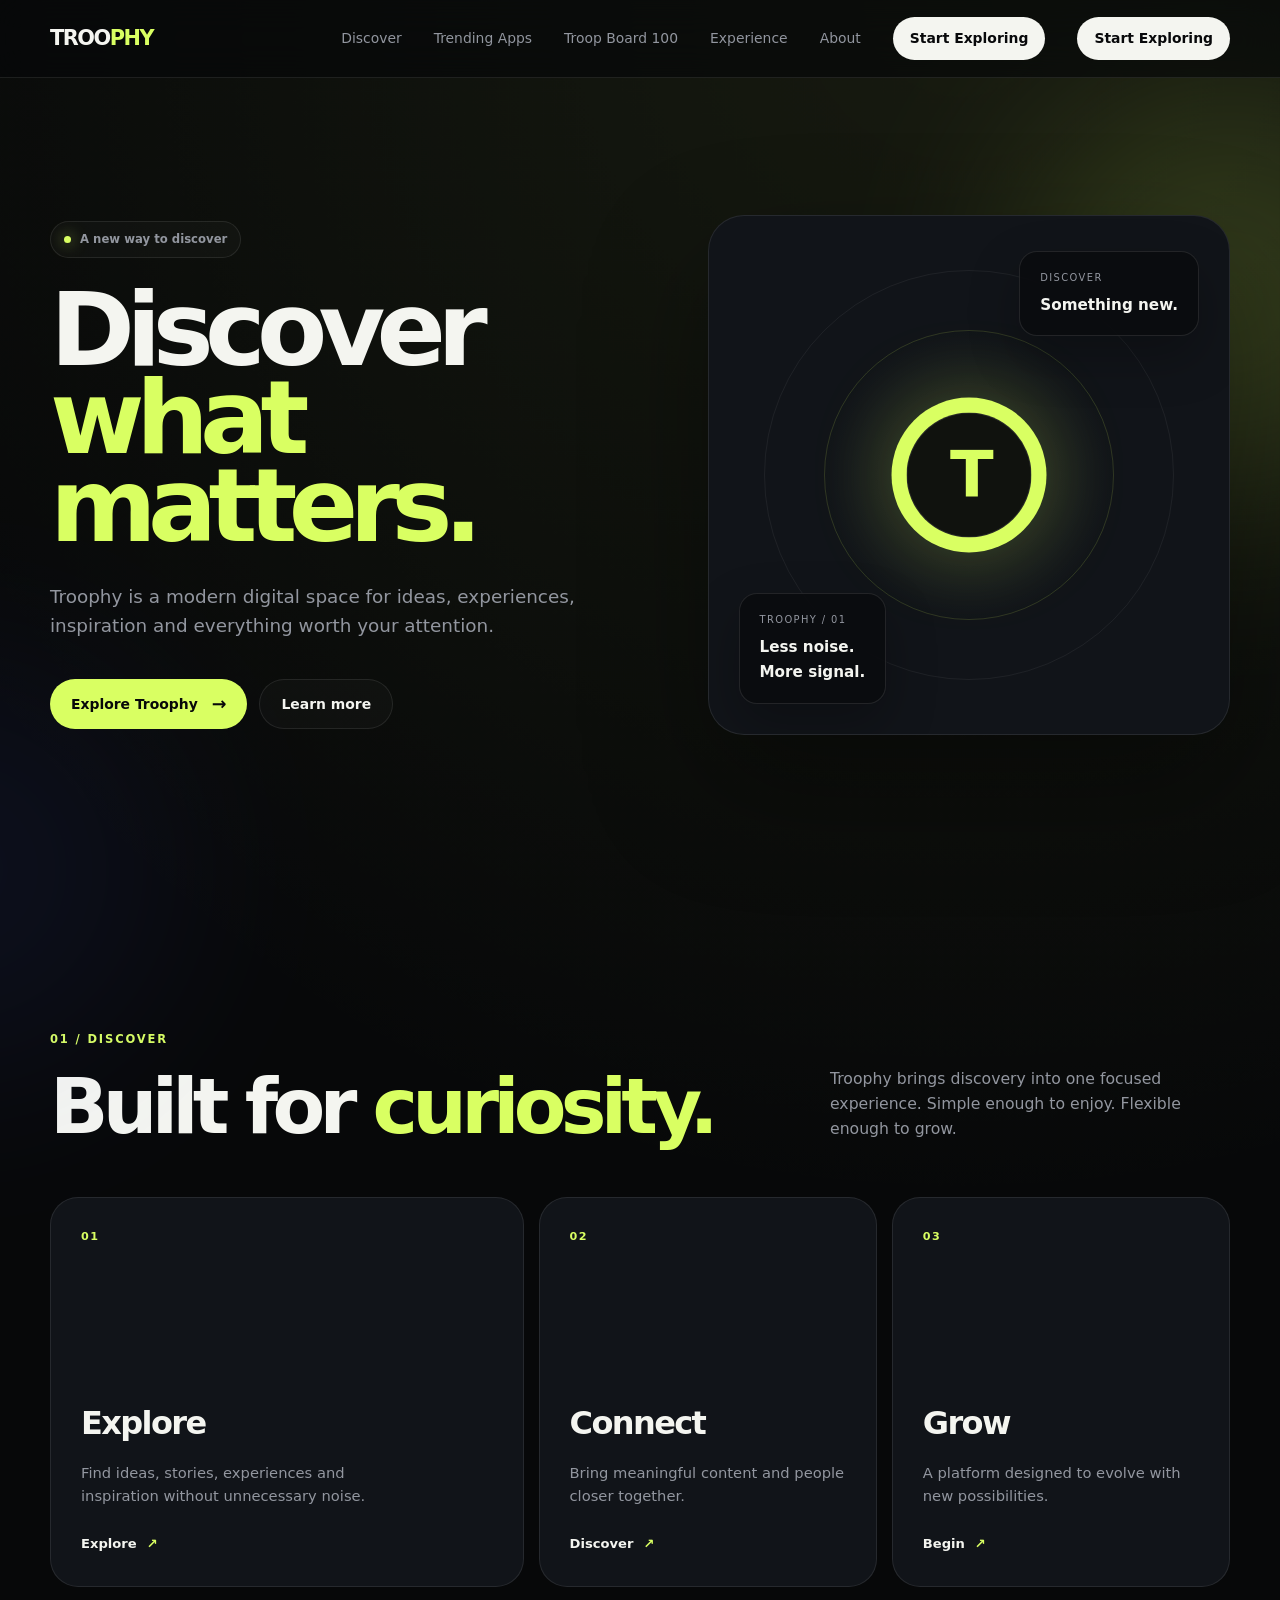
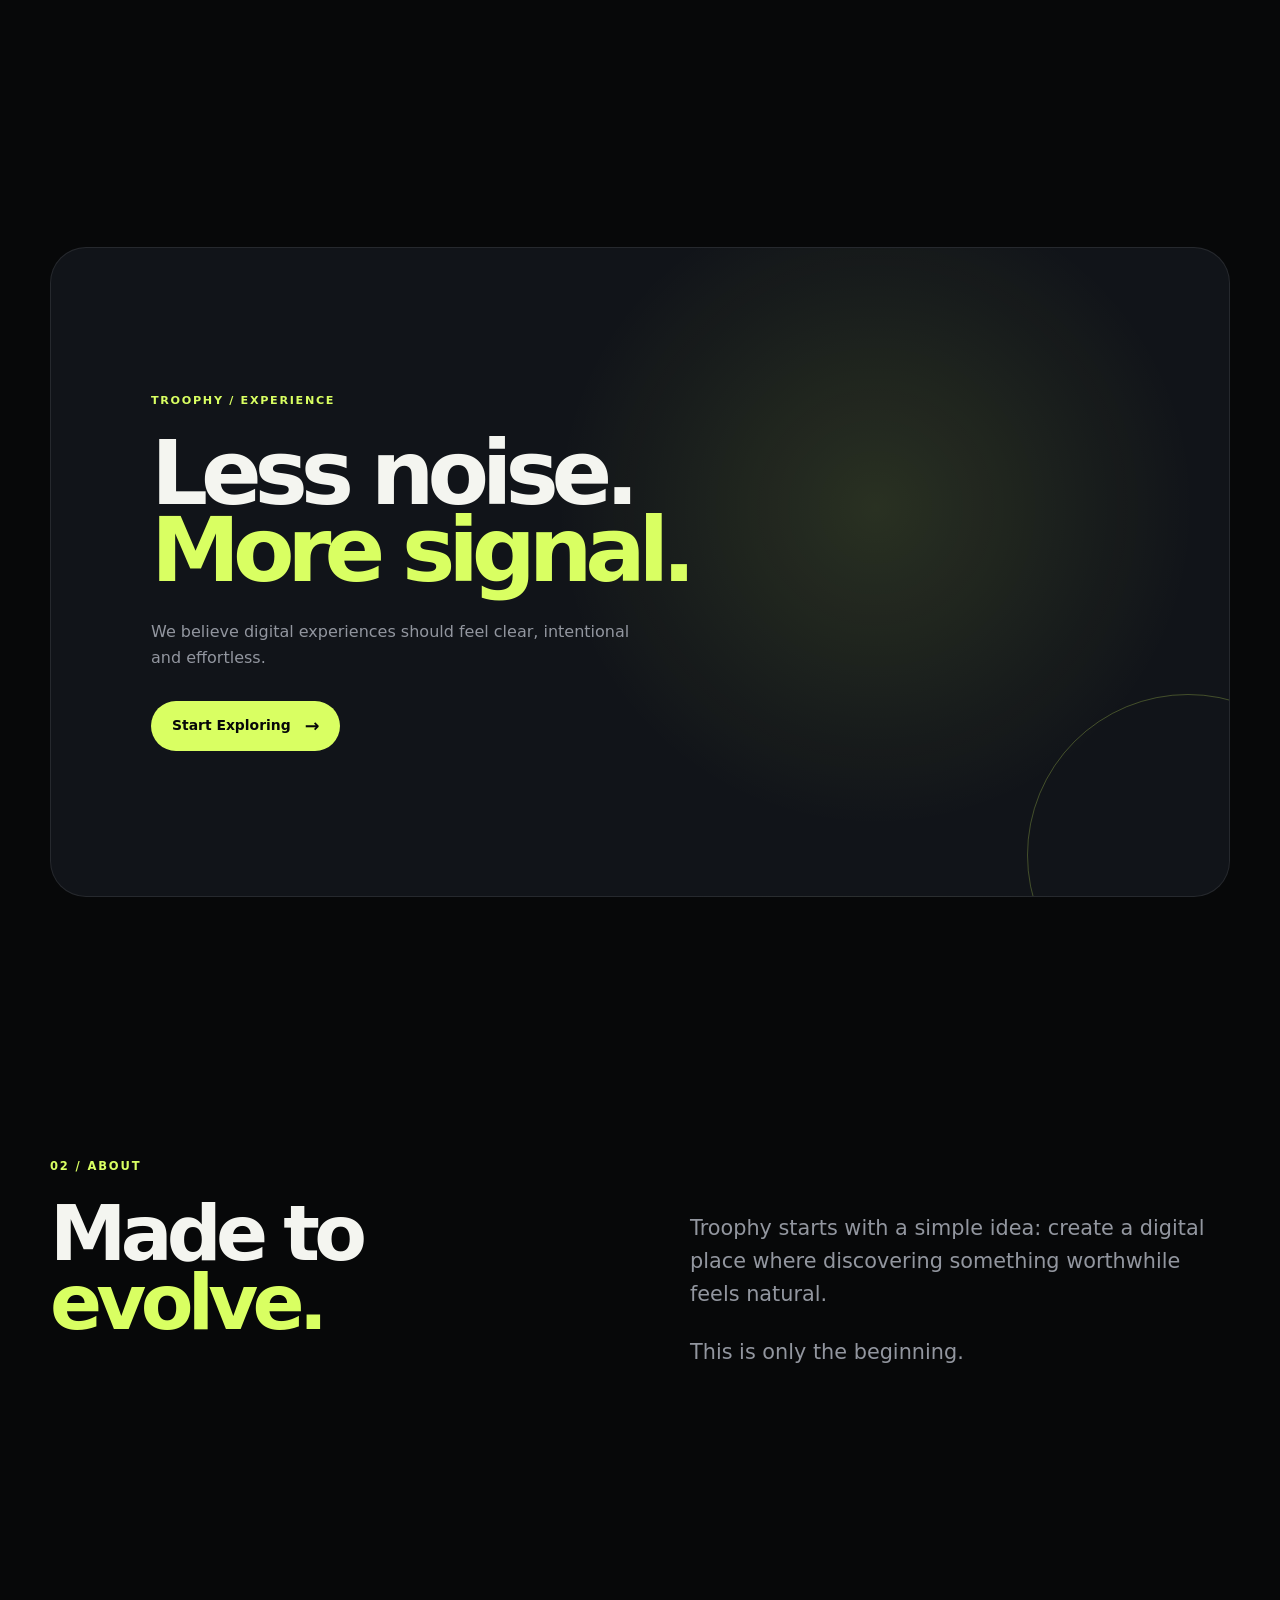
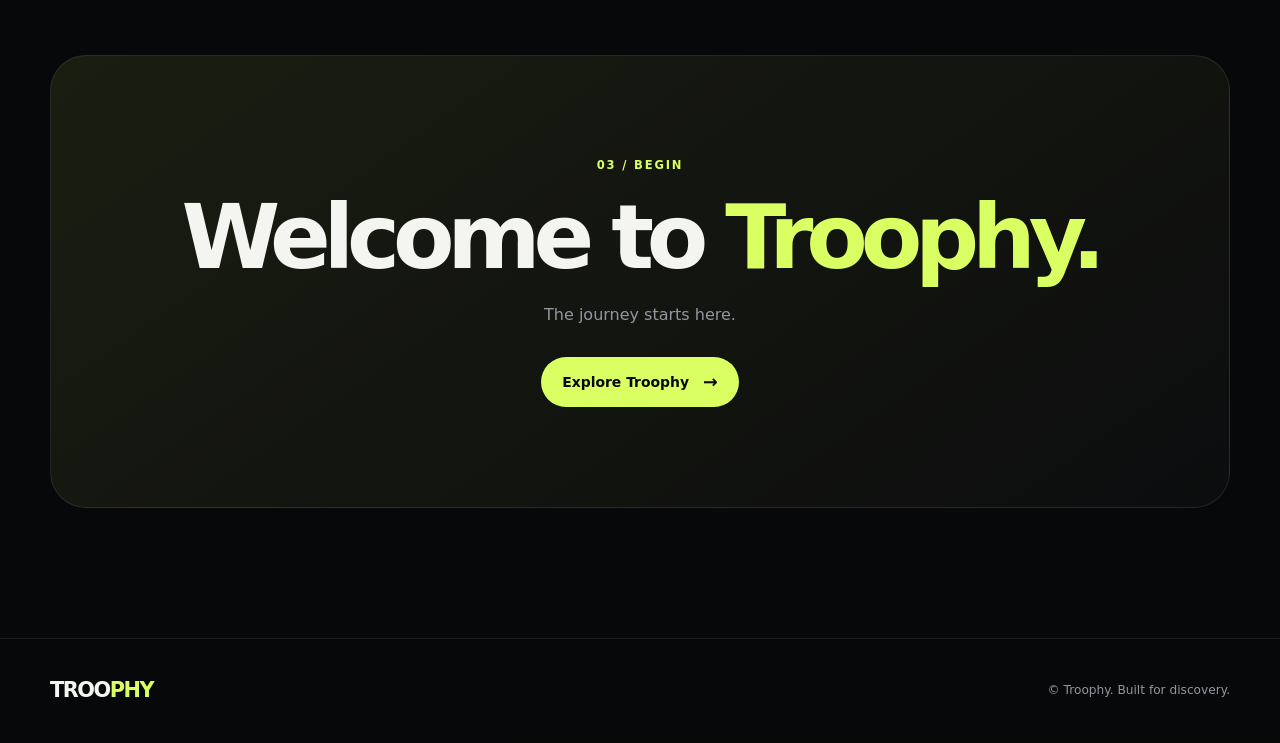
==== index.html @ 2e692201 "Launch Troophy discovery platform" ====
<!DOCTYPE html>
<html lang="en">
<head>
  <meta charset="UTF-8">
  <meta name="viewport" content="width=device-width, initial-scale=1.0">

  <title>Troophy — Discover What Matters</title>

  <meta
    name="description"
    content="Troophy is a modern digital space for discovering ideas, experiences and things worth your attention."
  >

  <meta name="theme-color" content="#08090b">

  <link rel="stylesheet" href="assets/css/style.css">
</head>

<body>

  <!-- NAVIGATION -->
  <header class="site-header">
    <div class="container nav">

      <a href="#" class="brand">
        TROO<span>PHY</span>
      </a>

      <nav class="nav-menu" id="navMenu">
        <a href="#discover">Discover</a>
<a href="apps/">Trending Apps</a>
  <a href="music/">Troop Board 100</a>

        <a href="#experience">Experience</a>
        <a href="#about">About</a>
        <a href="#start" class="nav-button">Start Exploring</a>
<a href="#start" class="nav-button">Start Exploring</a>
      
</nav>

      <button
        class="menu-toggle"
        id="menuToggle"
        aria-label="Toggle navigation"
      >
        <span></span>
        <span></span>
      </button>

    </div>
  </header>


  <main>

    <!-- HERO -->
    <section class="hero">

      <div class="hero-glow glow-one"></div>
      <div class="hero-glow glow-two"></div>

      <div class="container hero-grid">

        <div class="hero-content">

          <div class="eyebrow">
            <span class="status-dot"></span>
            A new way to discover
          </div>

          <h1>
            Discover
            <span>what matters.</span>
          </h1>

          <p class="hero-description">
            Troophy is a modern digital space for ideas, experiences,
            inspiration and everything worth your attention.
          </p>

          <div class="hero-actions">
            <a href="#discover" class="button button-primary">
              Explore Troophy
              <span>→</span>
            </a>

            <a href="#about" class="button button-ghost">
              Learn more
            </a>
          </div>

        </div>


        <!-- HERO VISUAL -->
        <div class="hero-visual">

          <div class="visual-orbit orbit-one"></div>
          <div class="visual-orbit orbit-two"></div>

          <div class="visual-core">
            <div class="core-inner">
              <span>T</span>
            </div>
          </div>

          <div class="floating-card card-top">
            <small>DISCOVER</small>
            <strong>Something new.</strong>
          </div>

          <div class="floating-card card-bottom">
            <small>TROOPHY / 01</small>
            <strong>Less noise.<br>More signal.</strong>
          </div>

        </div>

      </div>

    </section>


    <!-- DISCOVER -->
    <section class="section" id="discover">

      <div class="container">

        <div class="section-heading">

          <div>
            <span class="section-label">01 / DISCOVER</span>

            <h2>
              Built for
              <span>curiosity.</span>
            </h2>
          </div>

          <p>
            Troophy brings discovery into one focused experience.
            Simple enough to enjoy. Flexible enough to grow.
          </p>

        </div>


        <div class="feature-grid">

          <article class="feature-card feature-large">

            <div class="feature-number">01</div>

            <div class="feature-content">
              <h3>Explore</h3>

              <p>
                Find ideas, stories, experiences and inspiration
                without unnecessary noise.
              </p>

              <a href="apps/" class="feature-link">
                Explore <span>↗</span>
              </a>
            </div>

          </article>


          <article class="feature-card">

            <div class="feature-number">02</div>

            <div class="feature-content">
              <h3>Connect</h3>

              <p>
                Bring meaningful content and people closer together.
              </p>

              <a href="music/" class="feature-link">
                Discover <span>↗</span>
              </a>
            </div>

          </article>


          <article class="feature-card">

            <div class="feature-number">03</div>

            <div class="feature-content">
              <h3>Grow</h3>

              <p>
                A platform designed to evolve with new possibilities.
              </p>

              <a href="#start" class="feature-link">
                Begin <span>↗</span>
              </a>
            </div>

          </article>

        </div>

      </div>

    </section>


    <!-- EXPERIENCE -->
    <section class="section experience" id="experience">

      <div class="container">

        <div class="experience-box">

          <div class="experience-label">
            TROOPHY / EXPERIENCE
          </div>

          <h2>
            Less noise.
            <br>
            <span>More signal.</span>
          </h2>

          <p>
            We believe digital experiences should feel clear,
            intentional and effortless.
          </p>

          <a href="#start" class="button button-primary">
            Start Exploring
            <span>→</span>
          </a>

        </div>

      </div>

    </section>


    <!-- ABOUT -->
    <section class="section about" id="about">

      <div class="container about-grid">

        <div>
          <span class="section-label">02 / ABOUT</span>

          <h2>
            Made to
            <span>evolve.</span>
          </h2>
        </div>

        <div class="about-copy">

          <p>
            Troophy starts with a simple idea:
            create a digital place where discovering something
            worthwhile feels natural.
          </p>

          <p>
            This is only the beginning.
          </p>

        </div>

      </div>

    </section>


    <!-- CTA -->
    <section class="section start" id="start">

      <div class="container">

        <div class="start-box">

          <span class="section-label">03 / BEGIN</span>

          <h2>
            Welcome to
            <span>Troophy.</span>
          </h2>

          <p>
            The journey starts here.
          </p>

          <a href="#discover" class="button button-primary">
            Explore Troophy
            <span>→</span>
          </a>

        </div>

      </div>

    </section>

  </main>


  <!-- FOOTER -->
  <footer>

    <div class="container footer-inner">

      <a href="#" class="brand">
        TROO<span>PHY</span>
      </a>

      <p>
        © <span id="year"></span> Troophy. Built for discovery.
      </p>

    </div>

  </footer>


  <script src="assets/js/app.js"></script>

</body>
</html>
---- assets/css/style.css ----
:root {
  --bg: #070809;
  --bg-soft: #0d0f12;
  --surface: #111419;
  --surface-hover: #171a20;

  --text: #f4f5f0;
  --muted: #92969f;

  --accent: #d9ff62;
  --accent-soft: rgba(217, 255, 98, .12);

  --line: rgba(255,255,255,.09);

  --container: 1180px;
  --radius: 28px;

  --ease: cubic-bezier(.2,.8,.2,1);
}

* {
  margin: 0;
  padding: 0;
  box-sizing: border-box;
}

html {
  scroll-behavior: smooth;
}

body {
  background:
    radial-gradient(
      circle at 75% 0%,
      rgba(217,255,98,.075),
      transparent 30%
    ),
    var(--bg);

  color: var(--text);

  font-family:
    Inter,
    ui-sans-serif,
    system-ui,
    -apple-system,
    BlinkMacSystemFont,
    "Segoe UI",
    sans-serif;

  line-height: 1.6;

  overflow-x: hidden;
}

body::selection {
  background: var(--accent);
  color: #050505;
}

a {
  color: inherit;
  text-decoration: none;
}

button {
  font: inherit;
}


/* =========================
   GLOBAL
========================= */

.container {
  width: min(
    var(--container),
    calc(100% - 48px)
  );

  margin-inline: auto;
}

.section {
  padding: 130px 0;
}

.section-label {
  display: block;

  margin-bottom: 24px;

  color: var(--accent);

  font-size: .72rem;
  font-weight: 800;

  letter-spacing: .16em;
}


/* =========================
   HEADER
========================= */

.site-header {
  position: fixed;

  inset: 0 0 auto;

  z-index: 1000;

  height: 78px;

  background:
    rgba(7,8,9,.68);

  border-bottom:
    1px solid var(--line);

  backdrop-filter:
    blur(18px);
}

.nav {
  height: 100%;

  display: flex;

  align-items: center;

  justify-content: space-between;
}

.brand {
  font-size: 1.3rem;

  font-weight: 900;

  letter-spacing: -.07em;
}

.brand span {
  color: var(--accent);
}

.nav-menu {
  display: flex;

  align-items: center;

  gap: 32px;
}

.nav-menu a {
  color: var(--muted);

  font-size: .87rem;

  transition:
    color .25s var(--ease),
    transform .25s var(--ease);
}

.nav-menu a:hover {
  color: var(--text);

  transform: translateY(-1px);
}

.nav-button {
  padding: 10px 17px;

  border-radius: 999px;

  background: var(--text);

  color: #08090b !important;

  font-weight: 800;
}

.menu-toggle {
  display: none;

  width: 42px;
  height: 42px;

  border: 1px solid var(--line);

  border-radius: 50%;

  background: var(--surface);

  cursor: pointer;

  position: relative;
}

.menu-toggle span {
  position: absolute;

  left: 12px;

  width: 17px;
  height: 1px;

  background: var(--text);

  transition: .3s;
}

.menu-toggle span:first-child {
  top: 16px;
}

.menu-toggle span:last-child {
  top: 23px;
}


/* =========================
   HERO
========================= */

.hero {
  min-height: 100vh;

  padding:
    150px 0
    100px;

  display: flex;

  align-items: center;

  position: relative;

  isolation: isolate;
}

.hero-grid {
  display: grid;

  grid-template-columns:
    minmax(0, 1.05fr)
    minmax(380px, .95fr);

  gap: 80px;

  align-items: center;
}

.hero-glow {
  position: absolute;

  width: 420px;
  height: 420px;

  border-radius: 50%;

  filter: blur(100px);

  pointer-events: none;

  opacity: .16;

  z-index: -1;
}

.glow-one {
  background: var(--accent);

  right: -160px;
  top: 90px;
}

.glow-two {
  background: #5367ff;

  left: -250px;
  bottom: -180px;

  opacity: .08;
}

.eyebrow {
  display: inline-flex;

  align-items: center;

  gap: 9px;

  padding: 8px 13px;

  border: 1px solid var(--line);

  border-radius: 999px;

  background:
    rgba(255,255,255,.025);

  color: var(--muted);

  font-size: .73rem;

  font-weight: 650;

  margin-bottom: 28px;
}

.status-dot {
  width: 7px;
  height: 7px;

  border-radius: 50%;

  background: var(--accent);

  box-shadow:
    0 0 15px
    rgba(217,255,98,.8);
}

.hero h1 {
  max-width: 850px;

  font-size:
    clamp(4rem, 8vw, 7.8rem);

  line-height: .86;

  letter-spacing: -.085em;

  font-weight: 850;
}

.hero h1 span {
  display: block;

  color: var(--accent);
}

.hero-description {
  max-width: 570px;

  margin-top: 32px;

  color: var(--muted);

  font-size:
    clamp(1rem, 1.5vw, 1.15rem);
}

.hero-actions {
  display: flex;

  flex-wrap: wrap;

  gap: 12px;

  margin-top: 38px;
}


/* =========================
   BUTTONS
========================= */

.button {
  display: inline-flex;

  align-items: center;

  justify-content: center;

  gap: 14px;

  min-height: 50px;

  padding: 0 21px;

  border-radius: 999px;

  font-size: .87rem;

  font-weight: 800;

  transition:
    transform .25s var(--ease),
    background .25s var(--ease),
    border-color .25s var(--ease);
}

.button:hover {
  transform: translateY(-3px);
}

.button span {
  font-size: 1.1rem;
}

.button-primary {
  background: var(--accent);

  color: #070809;
}

.button-primary:hover {
  background: #e4ff86;
}

.button-ghost {
  border: 1px solid var(--line);

  background:
    rgba(255,255,255,.025);

  color: var(--text);
}

.button-ghost:hover {
  background: var(--surface-hover);
}


/* =========================
   HERO VISUAL
========================= */

.hero-visual {
  min-height: 520px;

  position: relative;

  border:
    1px solid var(--line);

  border-radius: 36px;

  overflow: hidden;

  background:
    radial-gradient(
      circle at center,
      rgba(217,255,98,.07),
      transparent 40%
    ),
    var(--surface);

  box-shadow:
    0 50px 120px
    rgba(0,0,0,.35);
}

.visual-orbit {
  position: absolute;

  left: 50%;
  top: 50%;

  transform:
    translate(-50%, -50%);

  border:
    1px solid
    rgba(217,255,98,.15);

  border-radius: 50%;
}

.orbit-one {
  width: 290px;
  height: 290px;

  animation:
    orbit 14s linear infinite;
}

.orbit-two {
  width: 410px;
  height: 410px;

  border-color:
    rgba(255,255,255,.06);

  animation:
    orbitReverse 20s linear infinite;
}

@keyframes orbit {
  to {
    transform:
      translate(-50%, -50%)
      rotate(360deg);
  }
}

@keyframes orbitReverse {
  to {
    transform:
      translate(-50%, -50%)
      rotate(-360deg);
  }
}

.visual-core {
  position: absolute;

  left: 50%;
  top: 50%;

  transform:
    translate(-50%, -50%);

  width: 155px;
  height: 155px;

  border-radius: 50%;

  display: grid;

  place-items: center;

  background:
    var(--accent);

  box-shadow:
    0 0 80px
    rgba(217,255,98,.25);
}

.core-inner {
  width: 125px;
  height: 125px;

  border-radius: 50%;

  display: grid;

  place-items: center;

  background: #10120e;

  border:
    1px solid
    rgba(255,255,255,.1);
}

.core-inner span {
  font-size: 4rem;

  font-weight: 900;

  letter-spacing: -.1em;

  color: var(--accent);
}

.floating-card {
  position: absolute;

  padding: 18px 20px;

  border:
    1px solid
    rgba(255,255,255,.1);

  border-radius: 18px;

  background:
    rgba(10,11,13,.78);

  backdrop-filter: blur(15px);

  box-shadow:
    0 20px 50px
    rgba(0,0,0,.25);
}

.floating-card small {
  display: block;

  color: var(--muted);

  font-size: .62rem;

  letter-spacing: .14em;

  margin-bottom: 6px;
}

.floating-card strong {
  font-size: .95rem;

  line-height: 1.2;
}

.card-top {
  top: 35px;
  right: 30px;

  animation:
    float 5s ease-in-out infinite;
}

.card-bottom {
  left: 30px;
  bottom: 30px;

  animation:
    float 6s ease-in-out infinite reverse;
}

@keyframes float {
  50% {
    transform:
      translateY(-8px);
  }
}


/* =========================
   SECTION HEAD
========================= */

.section-heading {
  display: grid;

  grid-template-columns:
    1fr 400px;

  gap: 60px;

  align-items: end;

  margin-bottom: 55px;
}

.section-heading h2,
.about h2 {
  font-size:
    clamp(3rem, 6vw, 5.7rem);

  line-height: .9;

  letter-spacing: -.075em;
}

.section-heading h2 span,
.about h2 span,
.experience-box h2 span,
.start-box h2 span {
  color: var(--accent);
}

.section-heading > p {
  color: var(--muted);

  font-size: .98rem;
}


/* =========================
   FEATURE CARDS
========================= */

.feature-grid {
  display: grid;

  grid-template-columns:
    1.4fr 1fr 1fr;

  gap: 15px;
}

.feature-card {
  min-height: 390px;

  padding: 30px;

  border:
    1px solid var(--line);

  border-radius: var(--radius);

  background: var(--surface);

  display: flex;

  flex-direction: column;

  justify-content: space-between;

  transition:
    transform .35s var(--ease),
    border-color .35s var(--ease),
    background .35s var(--ease);
}

.feature-card:hover {
  transform:
    translateY(-7px);

  border-color:
    rgba(217,255,98,.28);

  background:
    var(--surface-hover);
}

.feature-number {
  color: var(--accent);

  font-size: .7rem;

  font-weight: 850;

  letter-spacing: .12em;
}

.feature-content h3 {
  font-size: 2rem;

  letter-spacing: -.05em;

  margin-bottom: 12px;
}

.feature-content p {
  color: var(--muted);

  max-width: 330px;

  font-size: .92rem;
}

.feature-link {
  display: inline-flex;

  gap: 10px;

  margin-top: 25px;

  color: var(--text);

  font-size: .82rem;

  font-weight: 800;
}

.feature-link span {
  color: var(--accent);
}


/* =========================
   EXPERIENCE
========================= */

.experience-box {
  min-height: 650px;

  padding:
    clamp(40px, 8vw, 100px);

  border:
    1px solid var(--line);

  border-radius: 36px;

  background:
    radial-gradient(
      circle at 70% 40%,
      rgba(217,255,98,.12),
      transparent 35%
    ),
    var(--surface);

  display: flex;

  flex-direction: column;

  justify-content: center;

  align-items: flex-start;

  position: relative;

  overflow: hidden;
}

.experience-box::after {
  content: "";

  position: absolute;

  width: 320px;
  height: 320px;

  right: -120px;
  bottom: -120px;

  border-radius: 50%;

  border:
    1px solid
    rgba(217,255,98,.25);
}

.experience-label {
  color: var(--accent);

  font-size: .7rem;

  font-weight: 800;

  letter-spacing: .15em;

  margin-bottom: 25px;
}

.experience-box h2 {
  font-size:
    clamp(3.3rem, 7vw, 7rem);

  line-height: .86;

  letter-spacing: -.08em;
}

.experience-box p {
  max-width: 500px;

  margin:
    30px 0;

  color: var(--muted);
}


/* =========================
   ABOUT
========================= */

.about-grid {
  display: grid;

  grid-template-columns:
    1fr 1fr;

  gap: 100px;
}

.about-copy {
  padding-top: 55px;
}

.about-copy p {
  color: var(--muted);

  font-size:
    clamp(1.05rem, 1.8vw, 1.3rem);

  margin-bottom: 25px;

  max-width: 540px;
}


/* =========================
   START
========================= */

.start-box {
  padding:
    clamp(45px, 8vw, 100px);

  text-align: center;

  border:
    1px solid var(--line);

  border-radius: 36px;

  background:
    linear-gradient(
      145deg,
      rgba(217,255,98,.09),
      rgba(255,255,255,.025)
    );
}

.start-box h2 {
  font-size:
    clamp(3.3rem, 7vw, 7rem);

  line-height: .88;

  letter-spacing: -.08em;
}

.start-box p {
  margin: 25px 0 30px;

  color: var(--muted);
}


/* =========================
   FOOTER
========================= */

footer {
  padding: 35px 0;

  border-top:
    1px solid var(--line);
}

.footer-inner {
  display: flex;

  justify-content: space-between;

  align-items: center;

  gap: 20px;
}

.footer-inner p {
  color: var(--muted);

  font-size: .76rem;
}


/* =========================
   MOBILE
========================= */

@media (max-width: 900px) {

  .hero-grid {
    grid-template-columns: 1fr;

    gap: 60px;
  }

  .hero-visual {
    min-height: 450px;
  }

  .section-heading {
    grid-template-columns: 1fr;

    gap: 25px;
  }

  .feature-grid {
    grid-template-columns: 1fr;
  }

  .feature-card {
    min-height: 300px;
  }

  .about-grid {
    grid-template-columns: 1fr;

    gap: 25px;
  }

  .about-copy {
    padding-top: 0;
  }
}


@media (max-width: 700px) {

  .container {
    width:
      min(
        var(--container),
        calc(100% - 30px)
      );
  }

  .site-header {
    height: 70px;
  }

  .nav-menu {
    display: none;

    position: absolute;

    top: 78px;

    left: 15px;
    right: 15px;

    padding: 18px;

    flex-direction: column;

    align-items: stretch;

    gap: 5px;

    background:
      rgba(14,16,19,.98);

    border:
      1px solid var(--line);

    border-radius: 22px;

    box-shadow:
      0 30px 80px
      rgba(0,0,0,.5);
  }

  .nav-menu.active {
    display: flex;
  }

  .nav-menu a {
    padding: 12px;
  }

  .nav-button {
    text-align: center;
  }

  .menu-toggle {
    display: block;
  }

  .hero {
    padding-top: 120px;
  }

  .hero h1 {
    font-size:
      clamp(3.6rem, 17vw, 6rem);
  }

  .hero-visual {
    min-height: 370px;

    border-radius: 28px;
  }

  .visual-core {
    width: 120px;
    height: 120px;
  }

  .core-inner {
    width: 96px;
    height: 96px;
  }

  .core-inner span {
    font-size: 3rem;
  }

  .orbit-one {
    width: 230px;
    height: 230px;
  }

  .orbit-two {
    width: 320px;
    height: 320px;
  }

  .floating-card {
    padding: 14px;

    border-radius: 15px;
  }

  .card-top {
    top: 20px;
    right: 20px;
  }

  .card-bottom {
    left: 20px;
    bottom: 20px;
  }

  .section {
    padding: 90px 0;
  }

  .experience-box {
    min-height: 500px;

    border-radius: 28px;
  }

  .footer-inner {
    flex-direction: column;

    align-items: flex-start;
  }
}


@media (max-width: 420px) {

  .hero-actions {
    flex-direction: column;
  }

  .button {
    width: 100%;
  }

  .hero-visual {
    min-height: 330px;
  }

  .floating-card strong {
    font-size: .78rem;
  }

  .section-heading h2,
  .about h2 {
    font-size: 3.2rem;
  }
}
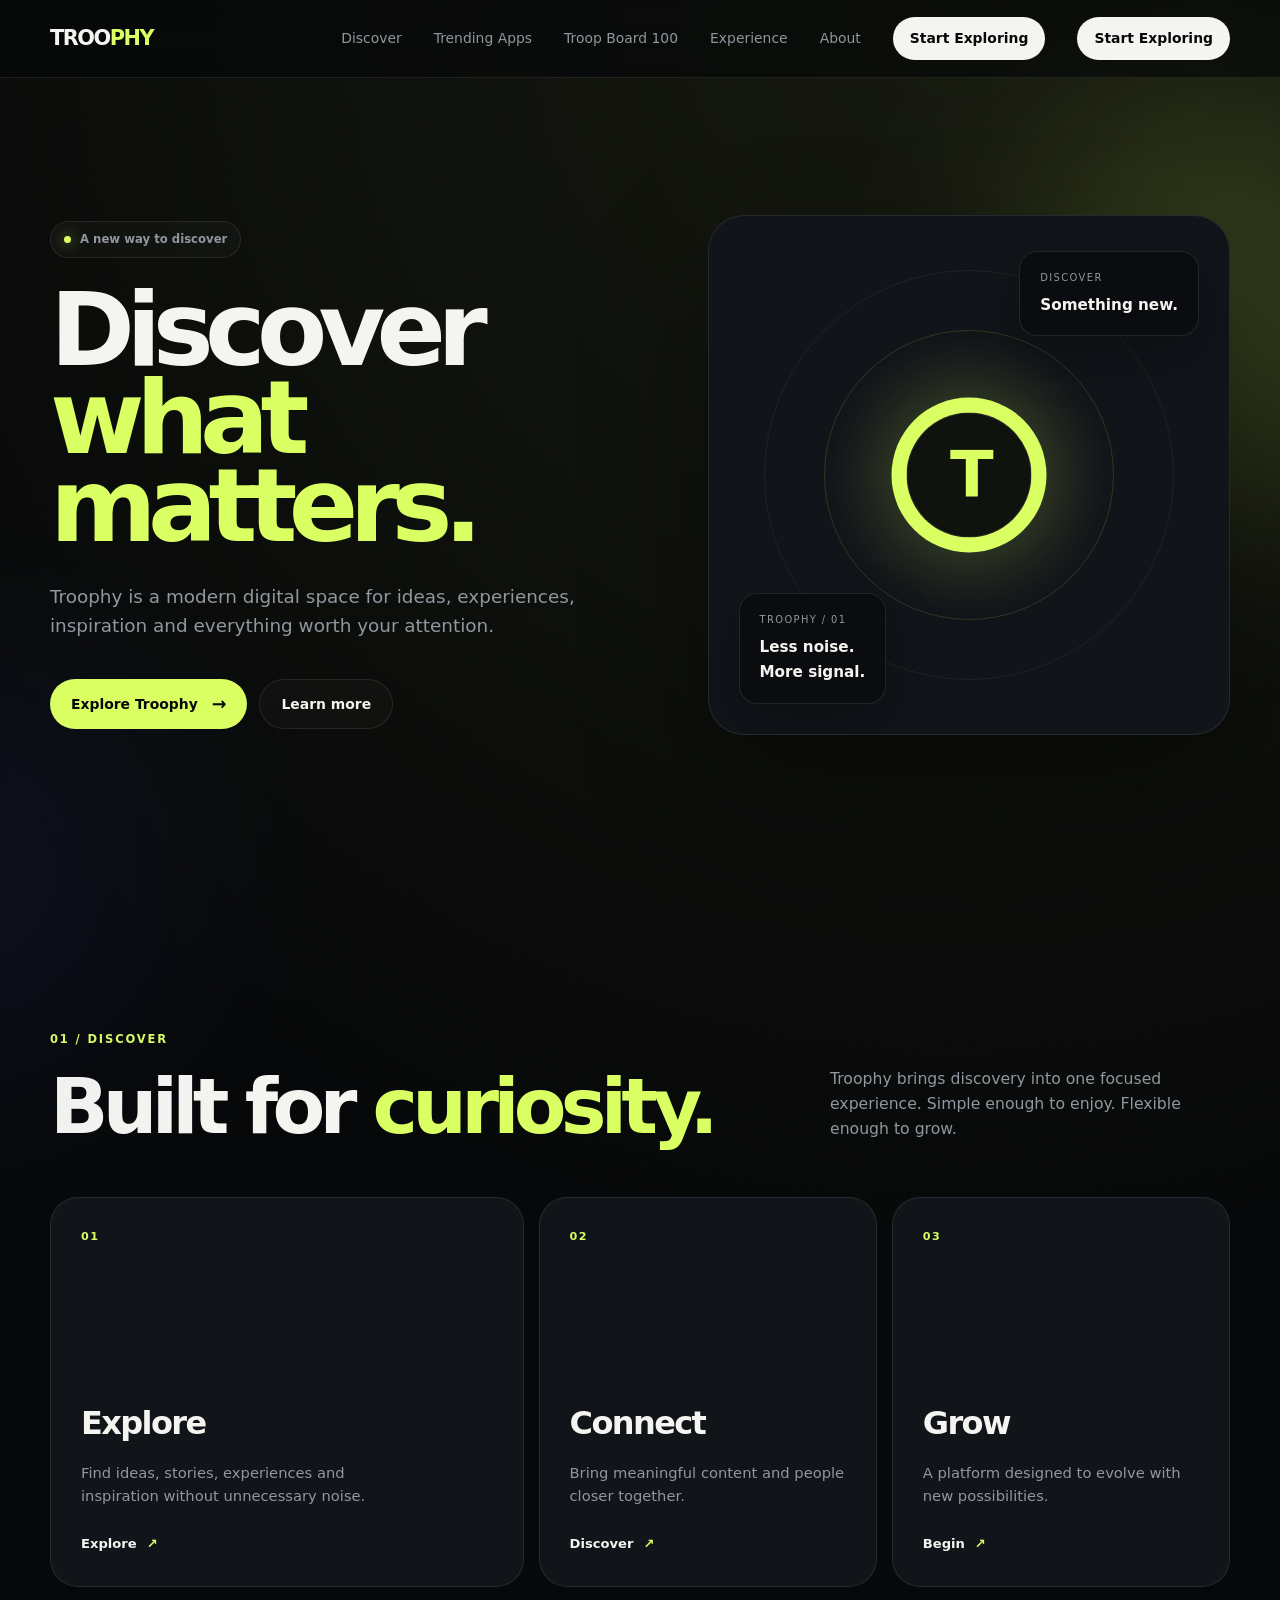
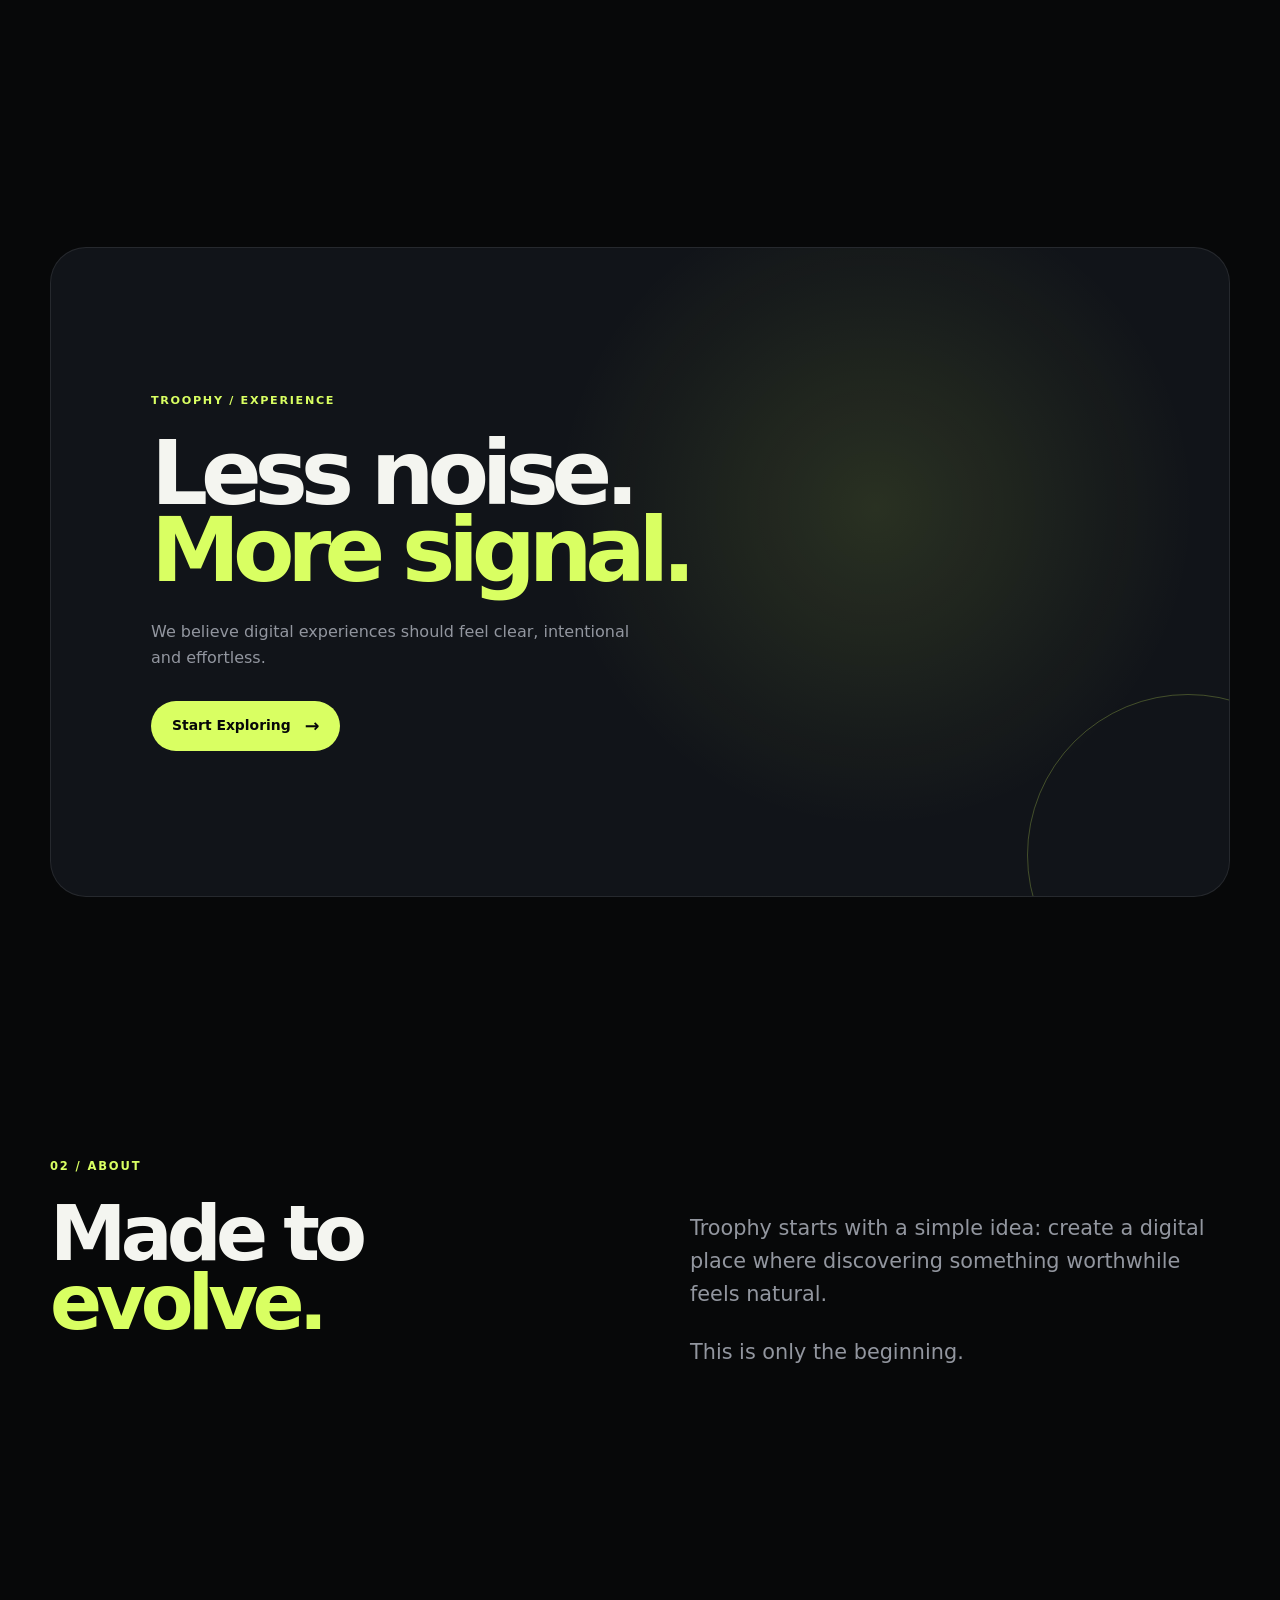
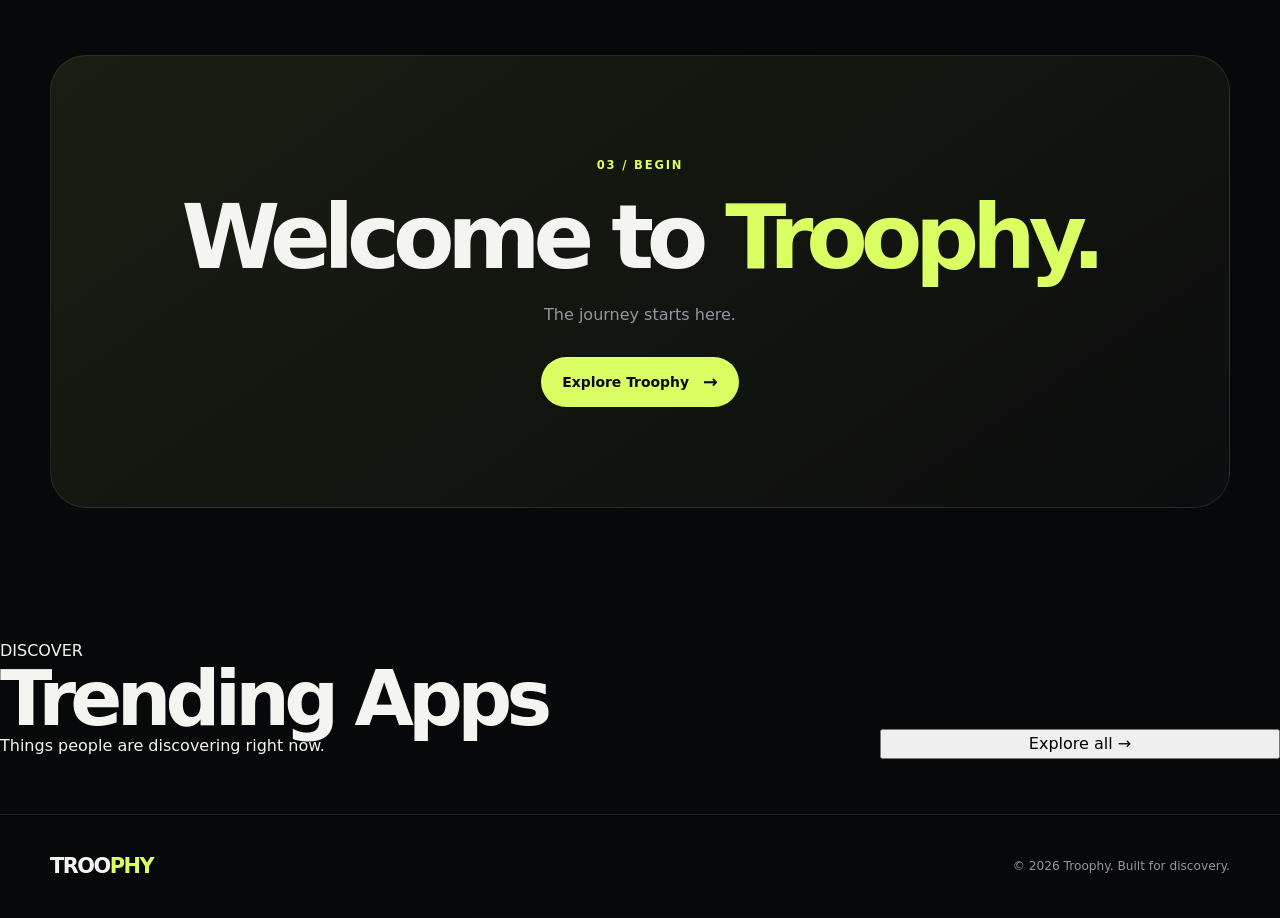
==== commit ffbea1b5: "Build Troophy Trending Apps discovery" ====
--- a/index.html
+++ b/index.html
@@ -307,7 +307,23 @@
 
     </section>
 
-  </main>
+  
+<section class="discovery-section" id="trending">
+  <div class="section-heading">
+    <div>
+      <span class="section-kicker">DISCOVER</span>
+      <h2>Trending Apps</h2>
+      <p>Things people are discovering right now.</p>
+    </div>
+    <button class="section-link" id="trendingMore">
+      Explore all →
+    </button>
+  </div>
+
+  <div class="app-rail" id="trendingApps"></div>
+</section>
+
+</main>
 
 
   <!-- FOOTER -->
@@ -330,5 +346,9 @@
 
   <script src="assets/js/app.js"></script>
 
+
+<script src="data/troophy-data.js"></script>
+<script src="js/home.js"></script>
+
 </body>
 </html>
--- a/assets/css/style.css
+++ b/assets/css/style.css
@@ -1134,3 +1134,334 @@
     font-size: 3.2rem;
   }
 }
+
+/* =========================================
+   TROOP BOARD PLAYER
+========================================= */
+
+.player {
+  position: fixed;
+  left: 20px;
+  right: 20px;
+  bottom: 18px;
+  z-index: 1000;
+
+  display: grid;
+  grid-template-columns: 58px 1fr auto auto;
+  align-items: center;
+  gap: 16px;
+
+  padding: 12px 16px;
+
+  border: 1px solid var(--line);
+  border-radius: 20px;
+
+  background: var(--surface);
+  backdrop-filter: blur(22px);
+
+  box-shadow: 0 20px 70px rgba(0,0,0,.35);
+}
+
+.player-progress {
+  display: flex;
+  align-items: center;
+  gap: 8px;
+  margin-top: 6px;
+}
+
+.player-progress span {
+  font-size: .65rem;
+  color: var(--muted);
+}
+
+.player-progress input {
+  width: min(360px, 100%);
+}
+
+.player-controls {
+  display: flex;
+  align-items: center;
+  gap: 7px;
+}
+
+.player-controls button,
+.player-volume button {
+  border: 1px solid var(--line);
+  background: transparent;
+  color: var(--text);
+  cursor: pointer;
+  border-radius: 50%;
+  width: 34px;
+  height: 34px;
+}
+
+.player-controls button:hover,
+.player-controls button.active {
+  background: var(--accent);
+  color: #050608;
+}
+
+.player-volume {
+  display: flex;
+  align-items: center;
+  gap: 7px;
+}
+
+.player-volume input {
+  width: 90px;
+}
+
+.track.playing {
+  outline: 1px solid var(--accent);
+  background: rgba(255,255,255,.04);
+}
+
+@media (max-width: 760px) {
+
+  .player {
+    left: 10px;
+    right: 10px;
+    bottom: 10px;
+
+    grid-template-columns:
+      48px 1fr auto;
+
+    gap: 10px;
+
+    padding: 10px;
+  }
+
+  .player-art {
+    width: 48px;
+  }
+
+  .player-volume {
+    display: none;
+  }
+
+  .player-controls {
+    gap: 3px;
+  }
+
+  .player-controls button {
+    width: 30px;
+    height: 30px;
+    font-size: .75rem;
+  }
+
+  .player-progress {
+    max-width: 100%;
+  }
+
+}
+
+/* =========================================
+   TROOPHY DISCOVERY FILTERS
+========================================= */
+
+.app-filters {
+  display: flex;
+  gap: 10px;
+  flex-wrap: wrap;
+  margin: 0 0 28px;
+}
+
+.filter-chip {
+  appearance: none;
+  border: 1px solid var(--line);
+  background: var(--surface);
+  color: var(--muted);
+  padding: 9px 15px;
+  border-radius: 999px;
+  cursor: pointer;
+  font: inherit;
+  font-size: .82rem;
+  transition:
+    transform .2s ease,
+    background .2s ease,
+    color .2s ease,
+    border-color .2s ease;
+}
+
+.filter-chip:hover {
+  transform: translateY(-2px);
+  color: var(--text);
+}
+
+.filter-chip.active {
+  background: var(--accent);
+  border-color: var(--accent);
+  color: #050608;
+}
+
+.empty-state {
+  grid-column: 1 / -1;
+  min-height: 220px;
+  display: grid;
+  place-items: center;
+  align-content: center;
+  gap: 8px;
+  border: 1px dashed var(--line);
+  border-radius: 24px;
+  color: var(--muted);
+}
+
+.empty-state strong {
+  color: var(--text);
+  font-size: 1.1rem;
+}
+
+/* =========================================
+   TROOPHY APP DETAILS
+========================================= */
+
+.back-link {
+  display: inline-block;
+  margin-bottom: 30px;
+  color: var(--muted);
+  text-decoration: none;
+}
+
+.back-link:hover {
+  color: var(--text);
+}
+
+.app-detail {
+  display: grid;
+  grid-template-columns: 180px 1fr;
+  gap: 45px;
+  align-items: start;
+
+  max-width: 900px;
+  margin: 70px auto;
+  padding: 45px;
+
+  border: 1px solid var(--line);
+  border-radius: 30px;
+  background: var(--surface);
+}
+
+.detail-icon {
+  width: 180px;
+  height: 180px;
+
+  display: grid;
+  place-items: center;
+
+  border-radius: 40px;
+
+  background:
+    linear-gradient(
+      135deg,
+      var(--accent),
+      var(--surface-2)
+    );
+
+  color: #050608;
+  font-size: 5rem;
+  font-weight: 900;
+}
+
+.detail-tag {
+  display: inline-block;
+  margin-bottom: 12px;
+
+  color: var(--accent);
+
+  font-size: .7rem;
+  font-weight: 900;
+  letter-spacing: .14em;
+}
+
+.detail-content h1 {
+  margin: 0;
+  font-size: clamp(2.5rem, 7vw, 5rem);
+  line-height: .95;
+}
+
+.detail-developer {
+  color: var(--muted);
+  margin: 12px 0 25px;
+}
+
+.detail-description {
+  max-width: 650px;
+  color: var(--muted);
+  line-height: 1.8;
+}
+
+.detail-stats {
+  display: flex;
+  gap: 12px;
+  flex-wrap: wrap;
+  margin: 30px 0;
+}
+
+.detail-stats div {
+  min-width: 110px;
+  padding: 15px;
+
+  border: 1px solid var(--line);
+  border-radius: 16px;
+}
+
+.detail-stats strong,
+.detail-stats span {
+  display: block;
+}
+
+.detail-stats strong {
+  margin-bottom: 5px;
+}
+
+.detail-stats span {
+  color: var(--muted);
+  font-size: .72rem;
+}
+
+.detail-download,
+.detail-button {
+  display: inline-flex;
+  align-items: center;
+  justify-content: center;
+
+  text-decoration: none;
+  border-radius: 12px;
+
+  padding: 12px 18px;
+  margin: 4px 4px 4px 0;
+
+  font-weight: 700;
+}
+
+.detail-download {
+  background: var(--accent);
+  color: #050608;
+}
+
+.detail-button {
+  border: 1px solid var(--line);
+  color: var(--text);
+}
+
+.detail-button:hover {
+  border-color: var(--accent);
+}
+
+@media (max-width: 700px) {
+
+  .app-detail {
+    grid-template-columns: 1fr;
+    gap: 25px;
+    padding: 25px;
+    margin: 40px auto;
+  }
+
+  .detail-icon {
+    width: 110px;
+    height: 110px;
+    border-radius: 28px;
+    font-size: 3rem;
+  }
+
+}
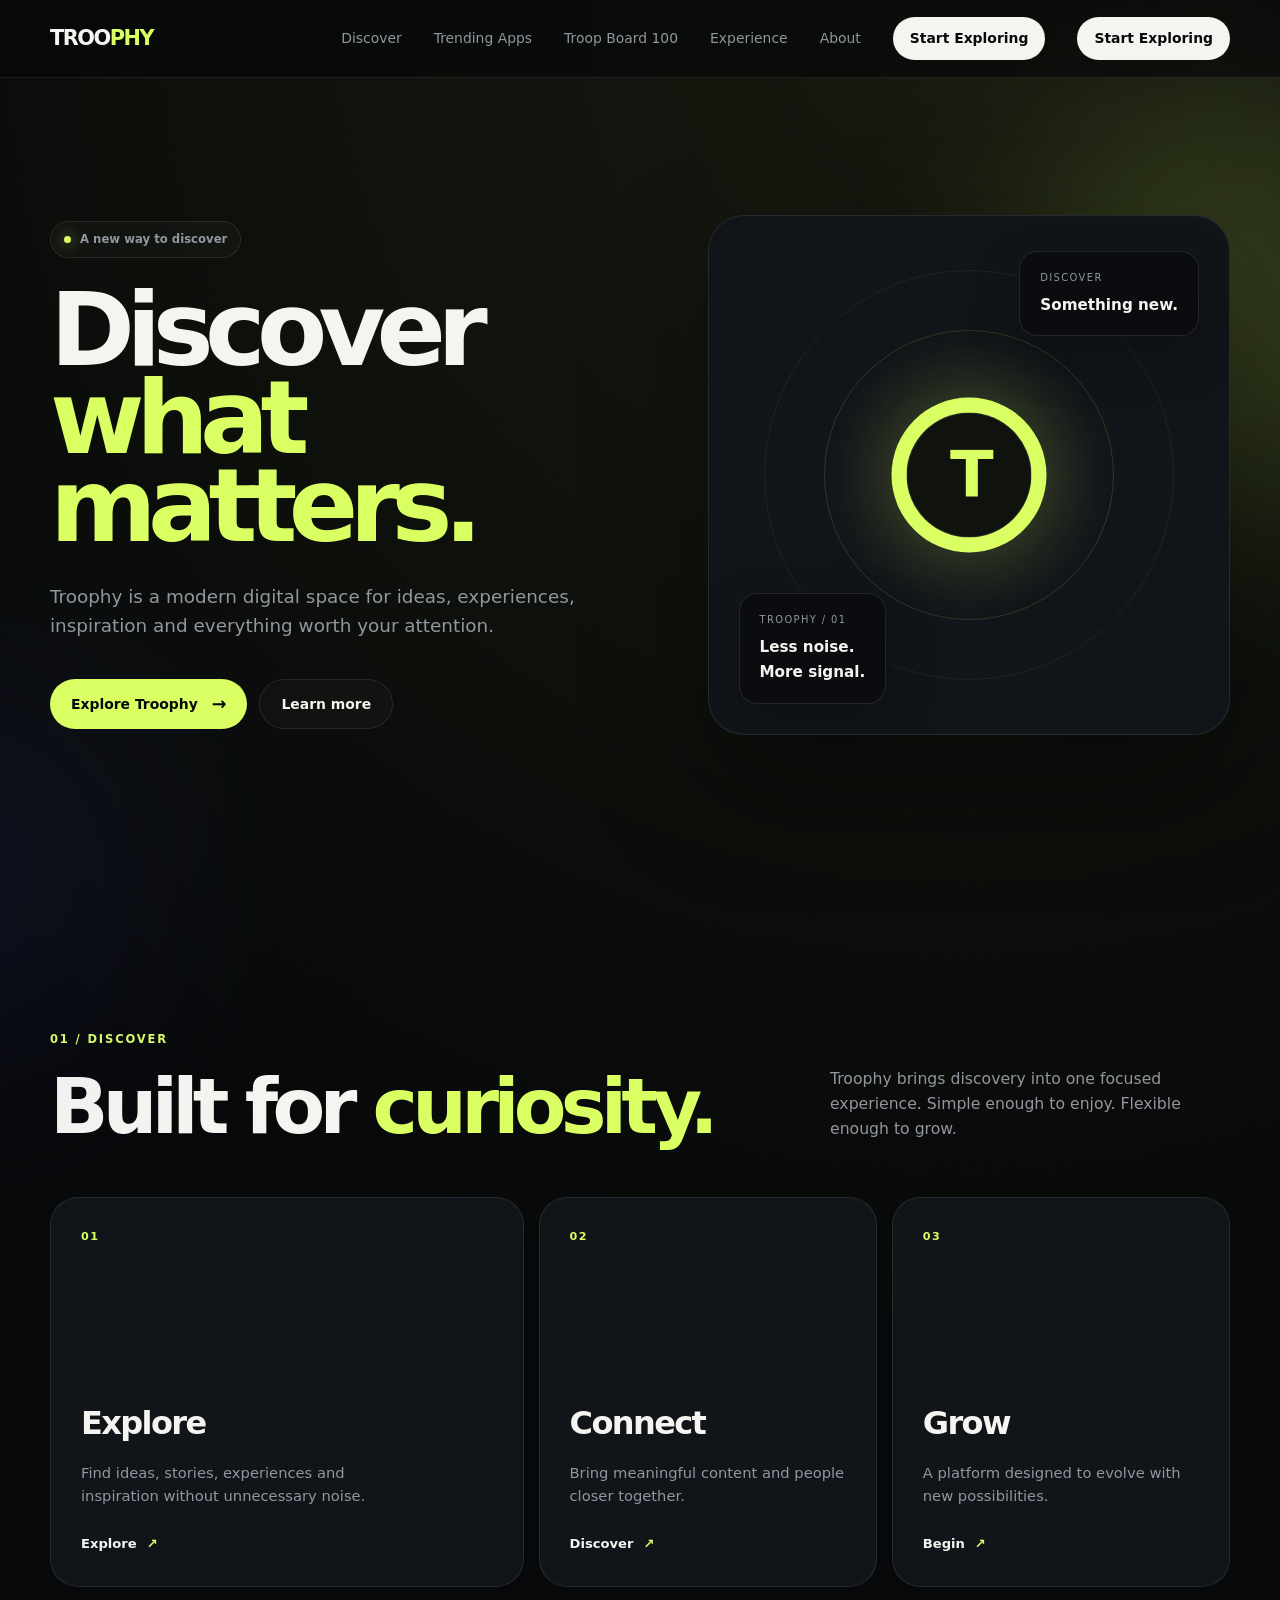
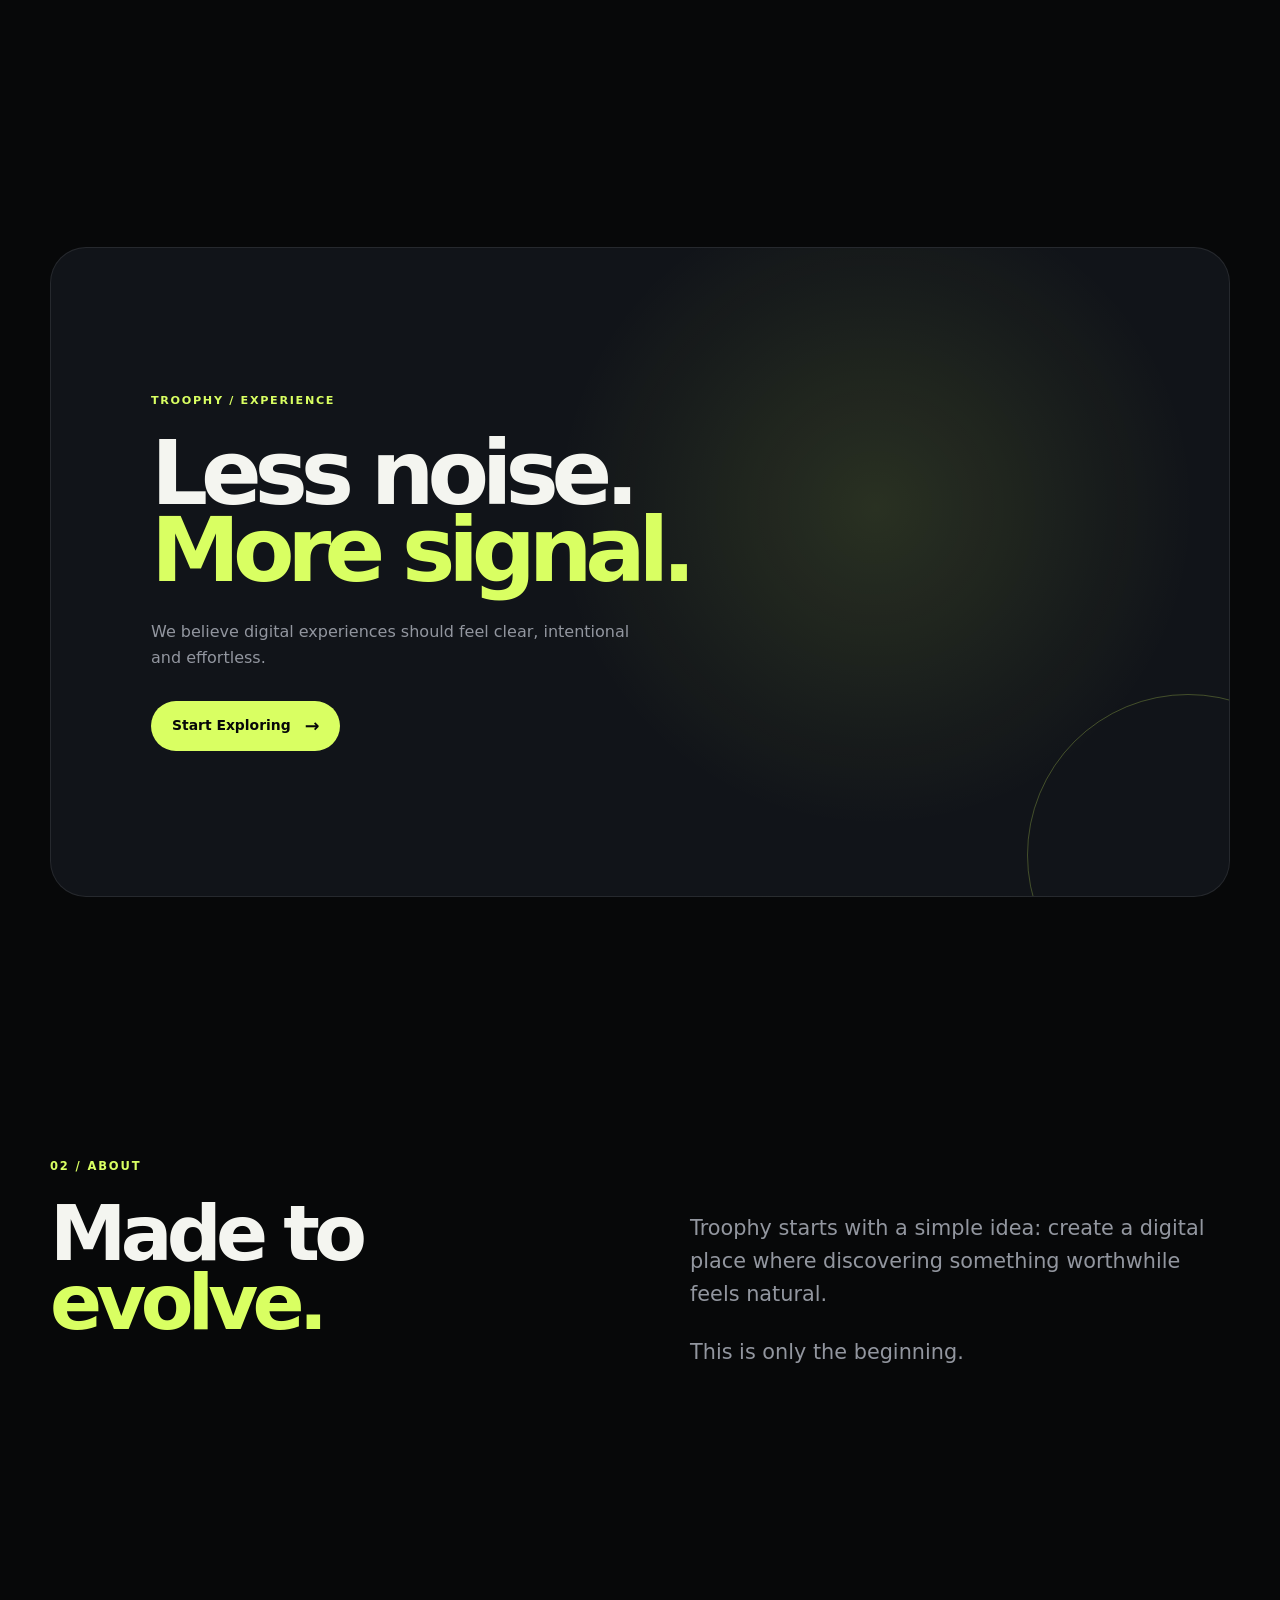
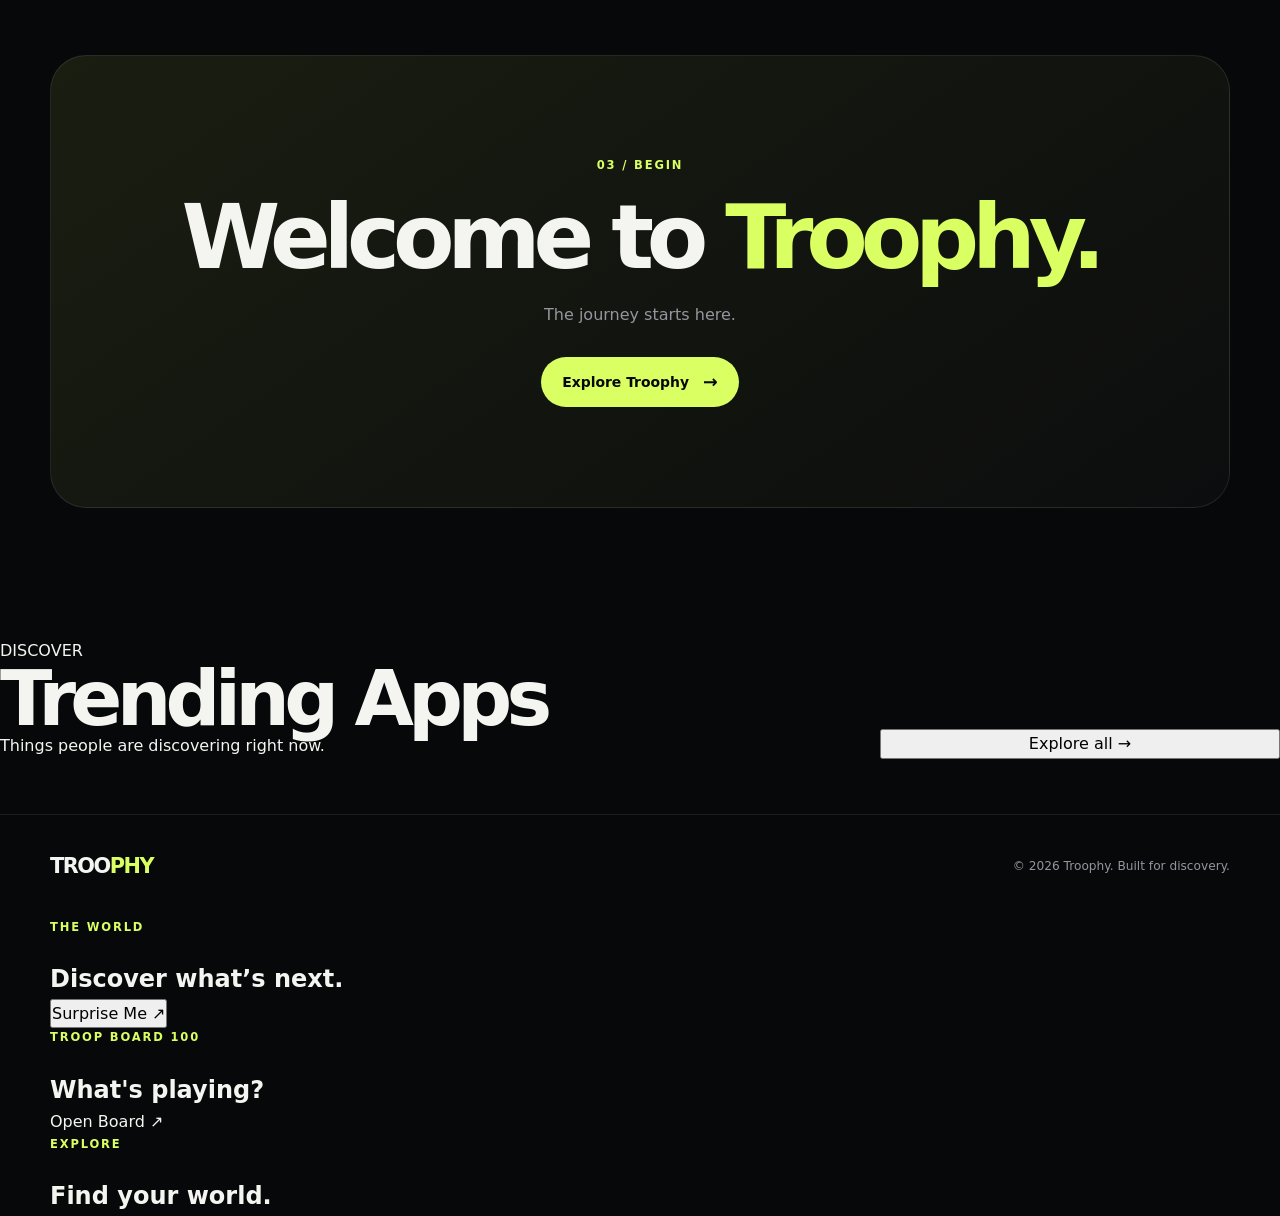
==== commit 5b1f5407: "Build Troophy World Command Center" ====
--- a/index.html
+++ b/index.html
@@ -350,5 +350,85 @@
 <script src="data/troophy-data.js"></script>
 <script src="js/home.js"></script>
 
+
+<section class="world-section" id="world">
+
+  <div class="container">
+
+    <div class="world-heading">
+
+      <div>
+        <span class="section-label">THE WORLD</span>
+        <h2>Discover what’s next.</h2>
+      </div>
+
+      <button
+        class="surprise-button"
+        id="surpriseMe"
+        type="button"
+      >
+        Surprise Me ↗
+      </button>
+
+    </div>
+
+    <div
+      class="app-rail"
+      id="risingApps"
+    ></div>
+
+  </div>
+
+</section>
+
+<section class="world-section">
+
+  <div class="container">
+
+    <div class="world-heading">
+
+      <div>
+        <span class="section-label">TROOP BOARD 100</span>
+        <h2>What's playing?</h2>
+      </div>
+
+      <a href="music/" class="section-link">
+        Open Board ↗
+      </a>
+
+    </div>
+
+    <div
+      class="troop-preview"
+      id="troopBoardPreview"
+    ></div>
+
+  </div>
+
+</section>
+
+<section class="world-section">
+
+  <div class="container">
+
+    <div class="world-heading">
+
+      <div>
+        <span class="section-label">EXPLORE</span>
+        <h2>Find your world.</h2>
+      </div>
+
+    </div>
+
+    <div
+      class="category-cloud"
+      id="categoryCloud"
+    ></div>
+
+  </div>
+
+</section>
+
+
 </body>
 </html>
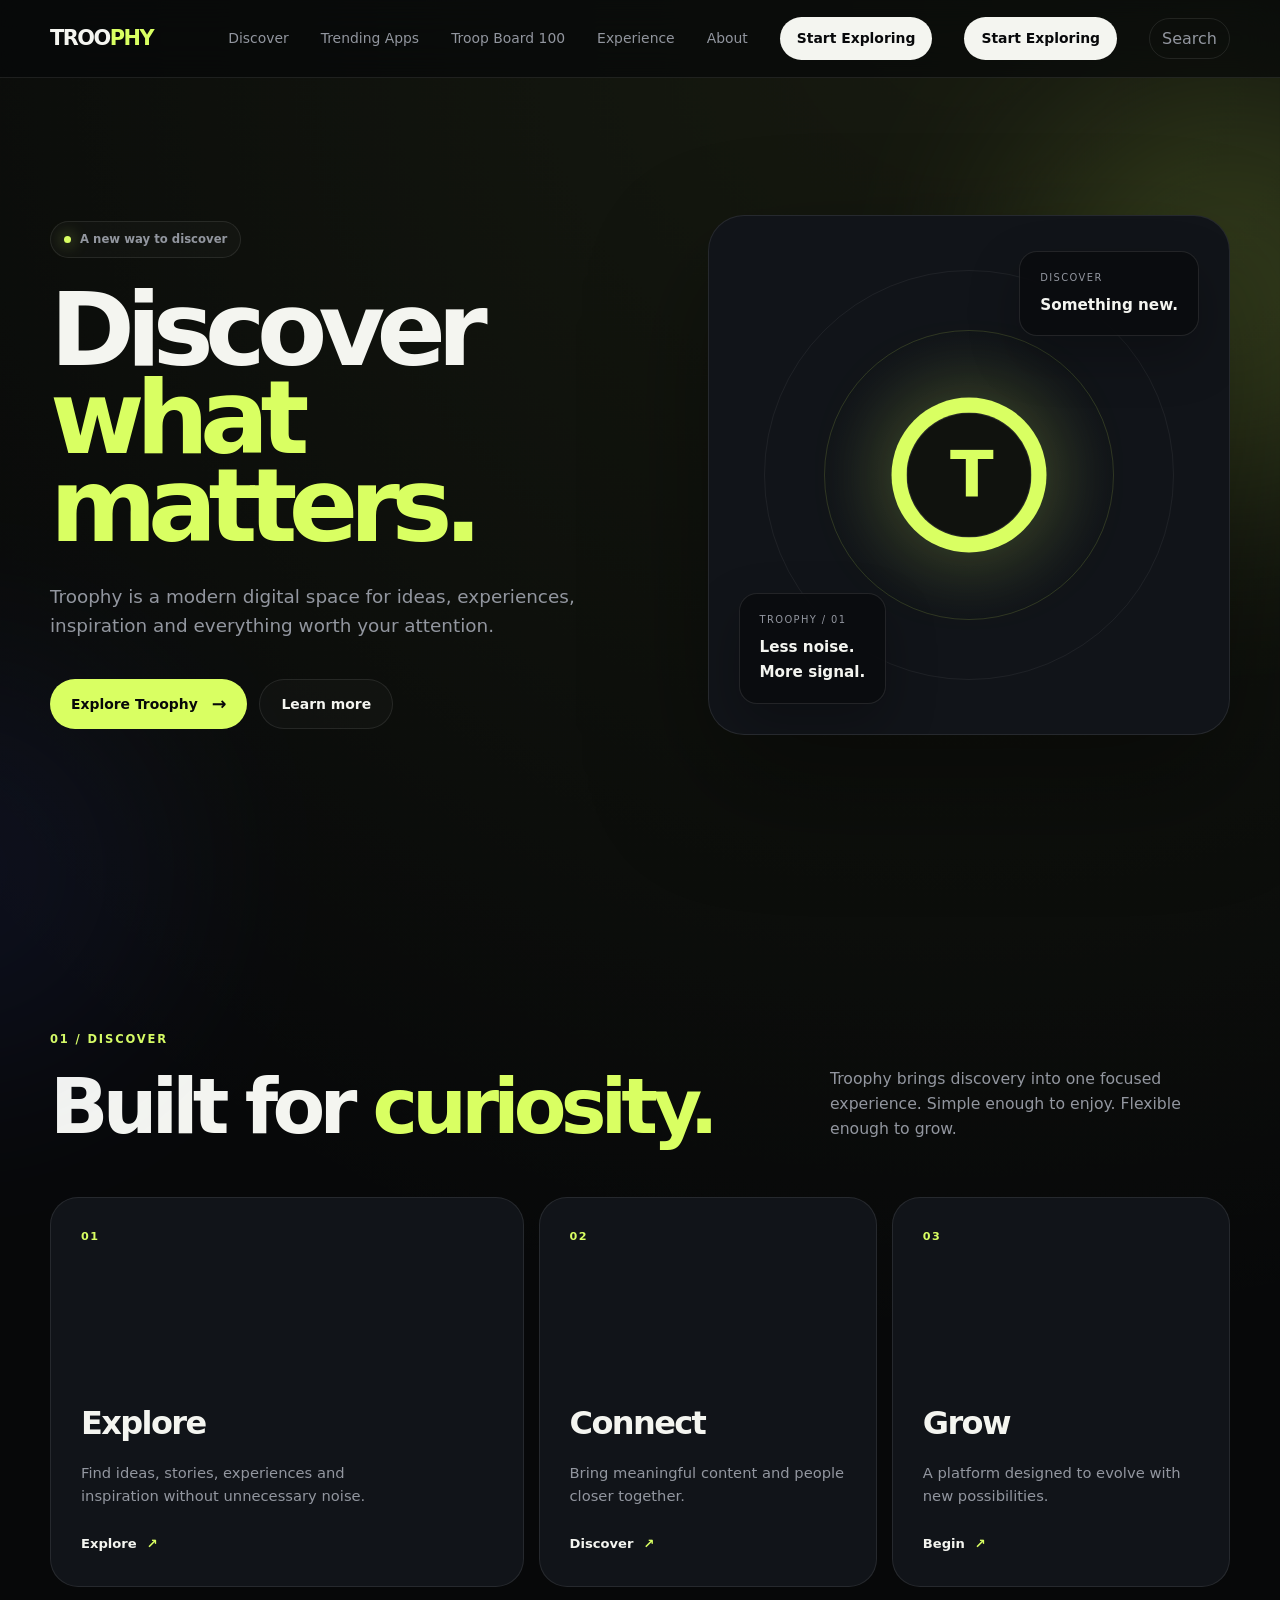
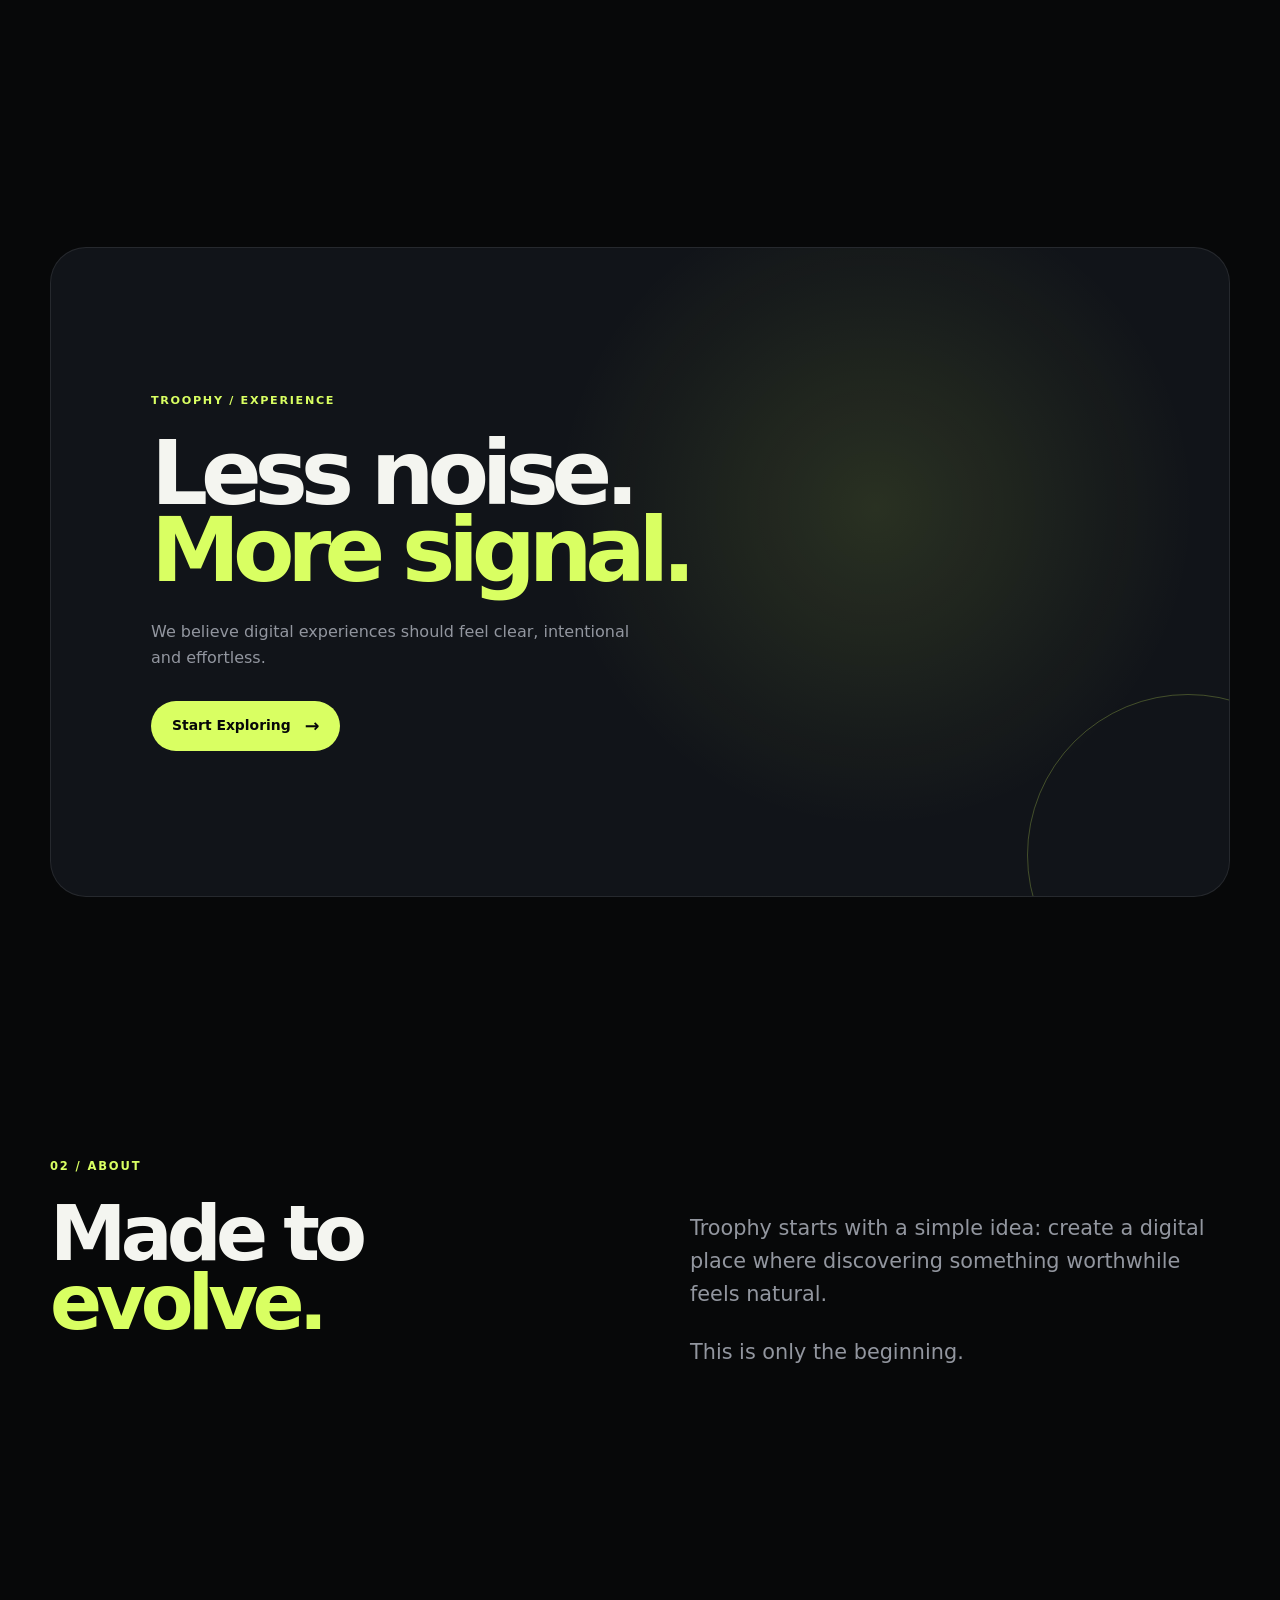
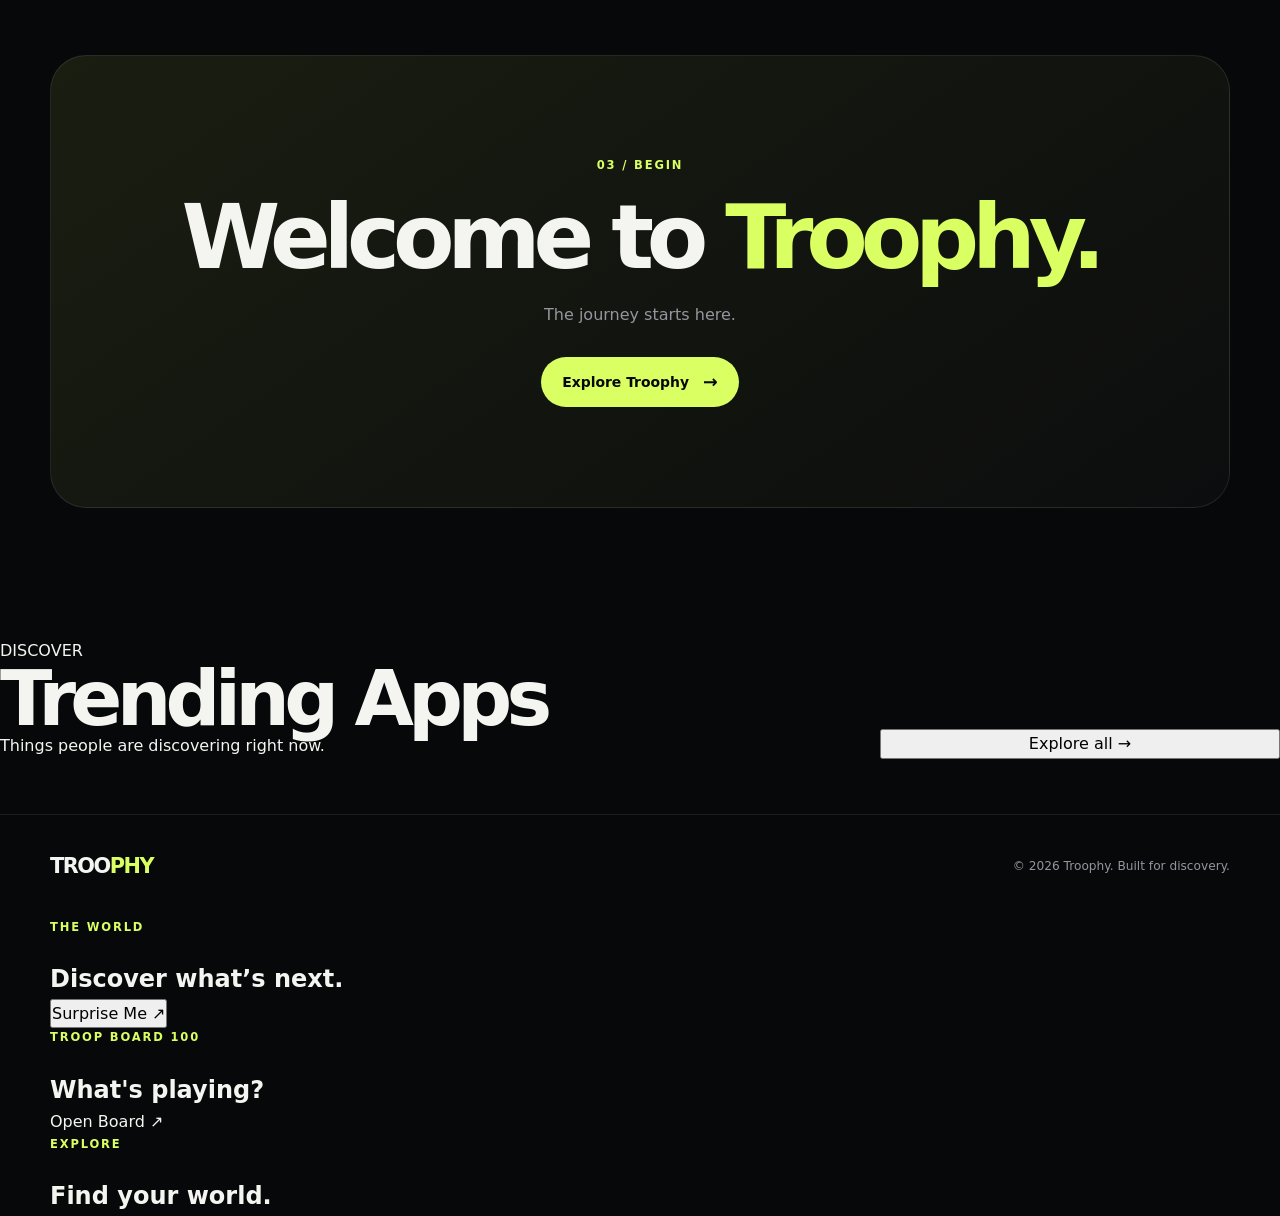
==== commit c944b866: "Add Troophy global discovery search" ====
--- a/index.html
+++ b/index.html
@@ -36,6 +36,14 @@
         <a href="#start" class="nav-button">Start Exploring</a>
 <a href="#start" class="nav-button">Start Exploring</a>
       
+
+      <button
+        class="nav-search"
+        type="button"
+        data-global-search
+      >
+        Search
+      </button>
 </nav>
 
       <button
@@ -345,6 +353,7 @@
 
 
   <script src="assets/js/app.js"></script>
+<script src="assets/js/global-search.js"></script>
 
 
 <script src="data/troophy-data.js"></script>
--- a/assets/css/style.css
+++ b/assets/css/style.css
@@ -1465,3 +1465,207 @@
   }
 
 }
+
+/* =========================================
+   TROOPHY GLOBAL SEARCH
+========================================= */
+
+.global-search-overlay {
+  position: fixed;
+  inset: 0;
+  z-index: 9999;
+
+  display: flex;
+  justify-content: center;
+  align-items: flex-start;
+
+  padding: 9vh 20px;
+
+  background: rgba(0,0,0,.68);
+  backdrop-filter: blur(18px);
+
+  opacity: 0;
+  visibility: hidden;
+
+  transition:
+    opacity .2s ease,
+    visibility .2s ease;
+}
+
+.global-search-overlay.open {
+  opacity: 1;
+  visibility: visible;
+}
+
+.global-search-panel {
+  width: min(720px, 100%);
+
+  border: 1px solid var(--line);
+  border-radius: 24px;
+
+  background: var(--surface);
+
+  box-shadow:
+    0 40px 120px rgba(0,0,0,.5);
+
+  overflow: hidden;
+}
+
+.global-search-head {
+  display: flex;
+  align-items: center;
+  justify-content: space-between;
+
+  padding: 18px 20px;
+
+  border-bottom: 1px solid var(--line);
+}
+
+.global-search-head button {
+  border: 1px solid var(--line);
+  background: transparent;
+  color: var(--muted);
+
+  padding: 5px 8px;
+  border-radius: 7px;
+
+  cursor: pointer;
+  font-size: .65rem;
+}
+
+.global-search-input-wrap {
+  display: flex;
+  align-items: center;
+  gap: 12px;
+
+  padding: 18px 20px;
+
+  border-bottom: 1px solid var(--line);
+}
+
+.global-search-input-wrap > span {
+  color: var(--accent);
+  font-size: 1.3rem;
+}
+
+.global-search-input-wrap input {
+  flex: 1;
+
+  border: 0;
+  outline: 0;
+
+  background: transparent;
+  color: var(--text);
+
+  font: inherit;
+  font-size: 1.1rem;
+}
+
+.global-search-results {
+  max-height: 65vh;
+  overflow-y: auto;
+}
+
+.search-hint,
+.search-empty {
+  padding: 45px 25px;
+  text-align: center;
+  color: var(--muted);
+}
+
+.search-empty strong,
+.search-empty span {
+  display: block;
+}
+
+.search-empty strong {
+  color: var(--text);
+  margin-bottom: 5px;
+}
+
+.search-group {
+  padding: 15px;
+}
+
+.search-group-title {
+  display: block;
+  padding: 8px;
+
+  color: var(--muted);
+
+  font-size: .65rem;
+  font-weight: 900;
+  letter-spacing: .14em;
+}
+
+.search-result {
+  display: grid;
+  grid-template-columns: 42px 1fr 20px;
+  align-items: center;
+  gap: 12px;
+
+  padding: 12px;
+
+  border-radius: 13px;
+
+  color: var(--text);
+  text-decoration: none;
+}
+
+.search-result:hover {
+  background: var(--surface-2);
+}
+
+.search-result-icon {
+  width: 42px;
+  height: 42px;
+
+  display: grid;
+  place-items: center;
+
+  border-radius: 11px;
+
+  background: var(--surface-2);
+
+  font-weight: 900;
+}
+
+.search-result strong,
+.search-result small {
+  display: block;
+}
+
+.search-result small {
+  margin-top: 3px;
+  color: var(--muted);
+  font-size: .7rem;
+}
+
+.nav-search {
+  border: 1px solid var(--line);
+  background: transparent;
+  color: var(--muted);
+
+  padding: 7px 12px;
+  border-radius: 999px;
+
+  cursor: pointer;
+  font: inherit;
+}
+
+.nav-search:hover {
+  color: var(--text);
+  border-color: var(--accent);
+}
+
+@media (max-width: 650px) {
+
+  .global-search-overlay {
+    padding: 20px 10px;
+  }
+
+  .global-search-panel {
+    border-radius: 18px;
+  }
+
+}
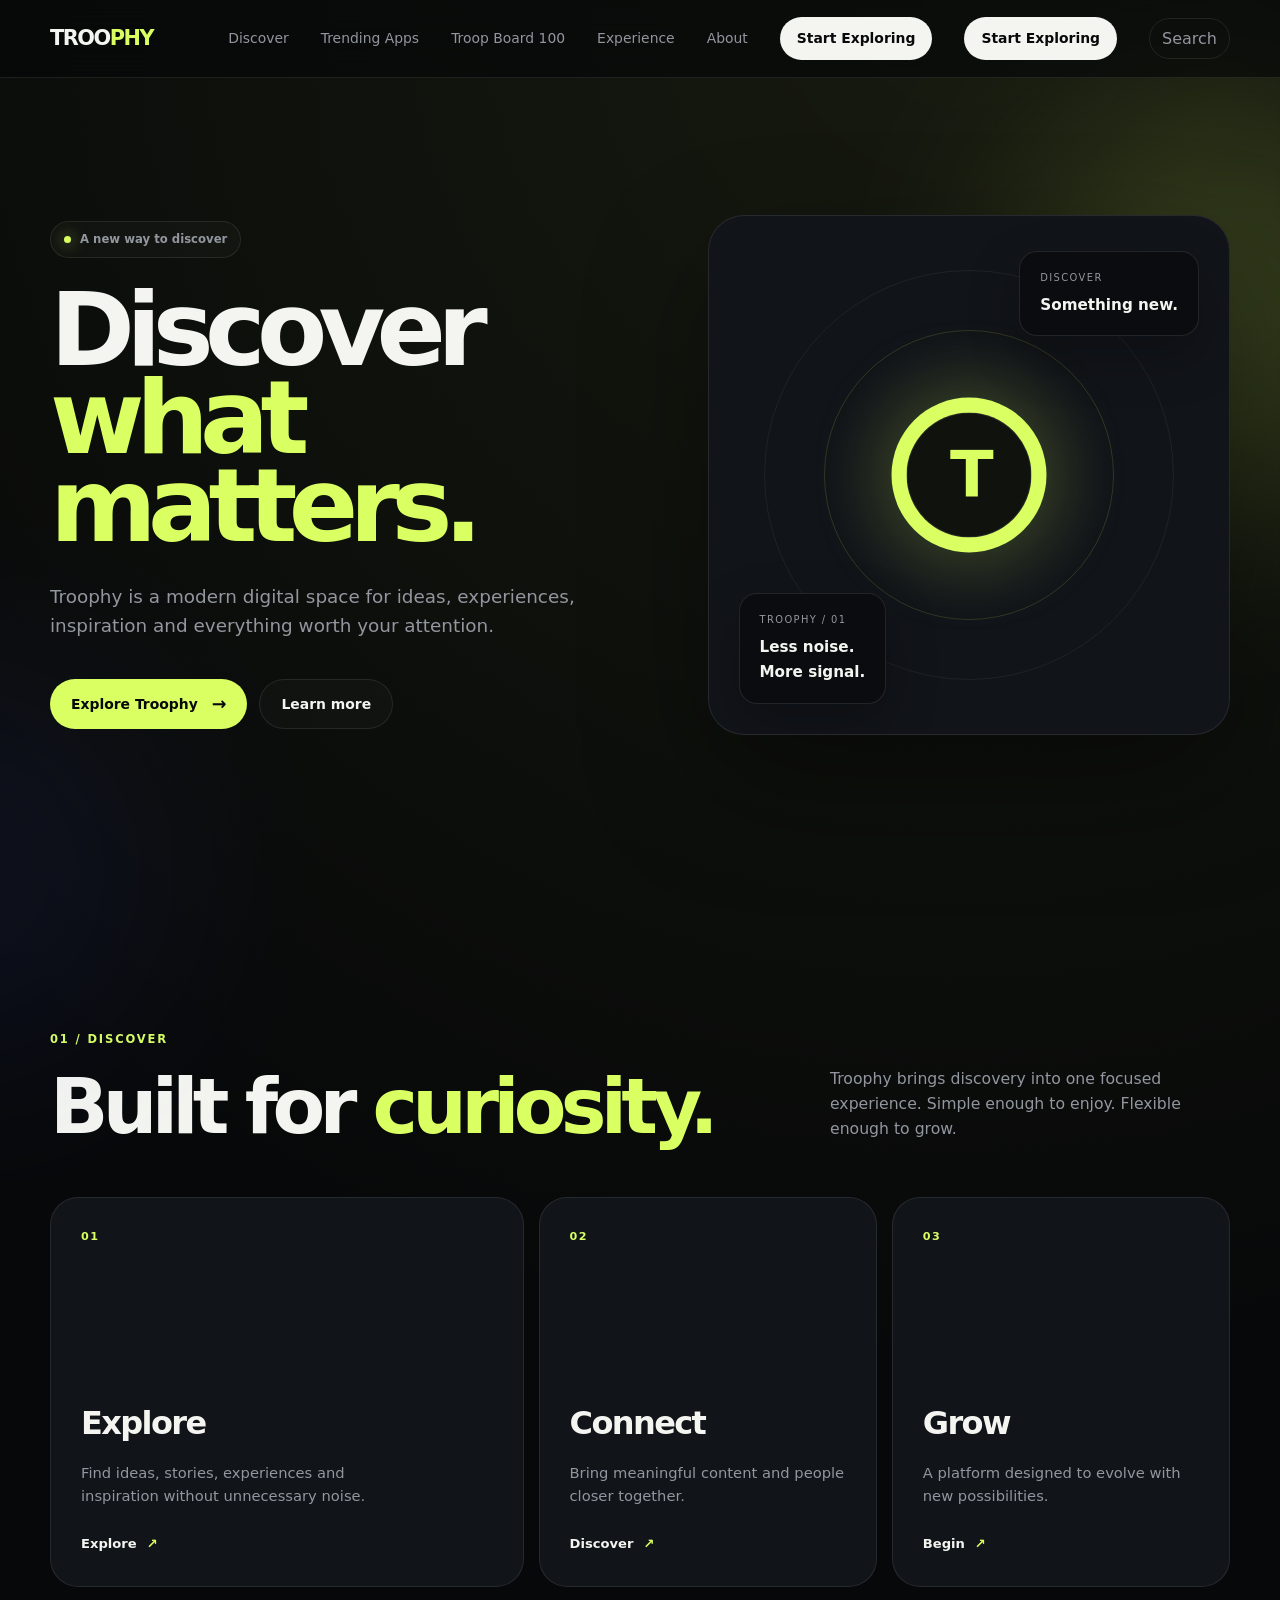
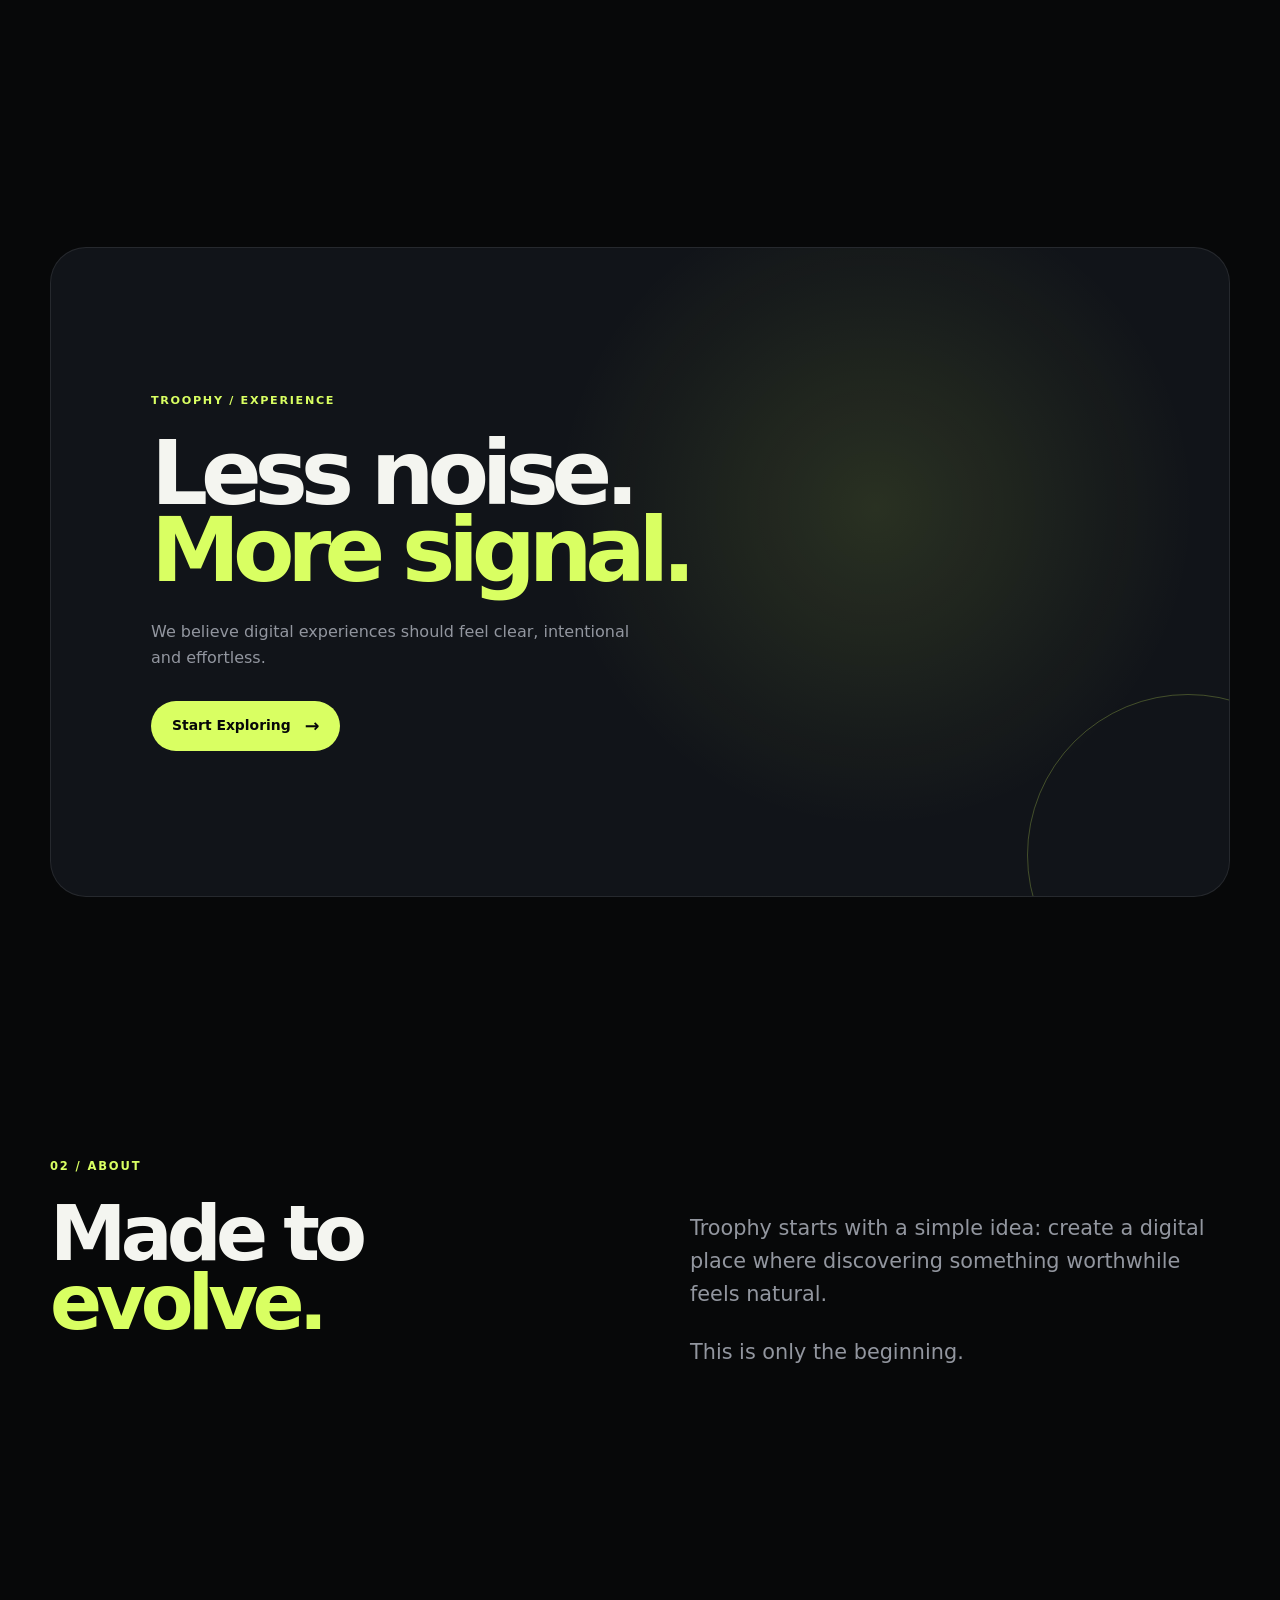
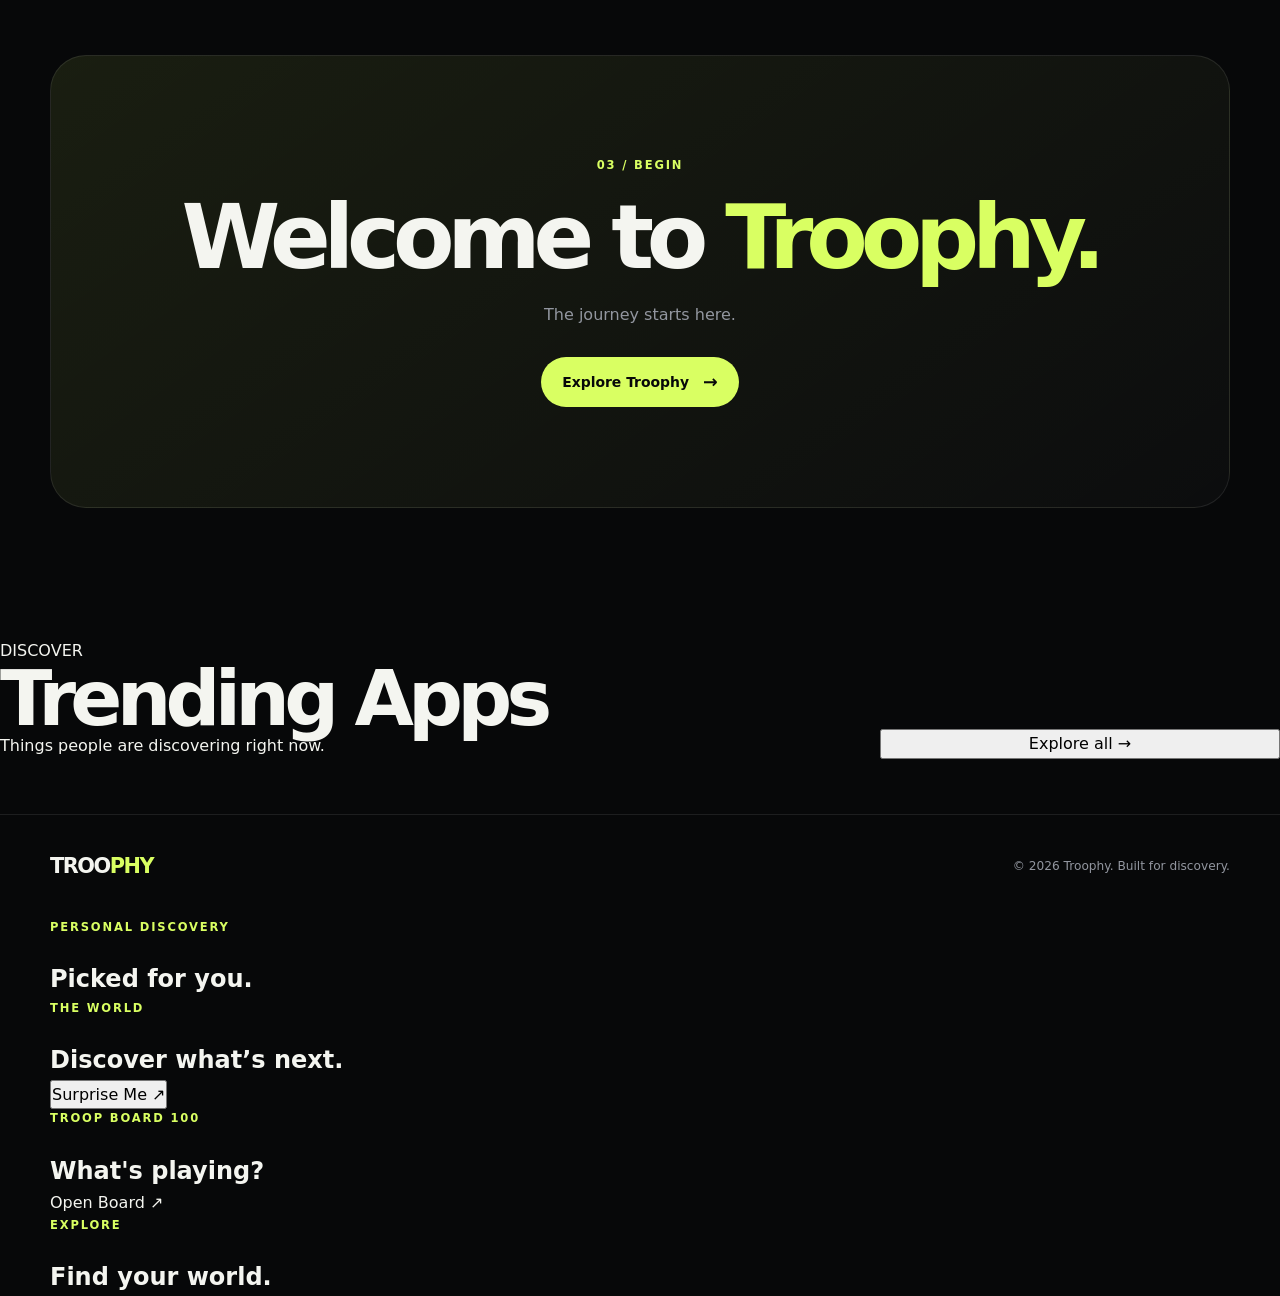
==== commit 998f25cc: "Build Troophy intelligent discovery engine" ====
--- a/index.html
+++ b/index.html
@@ -14,6 +14,7 @@
   <meta name="theme-color" content="#08090b">
 
   <link rel="stylesheet" href="assets/css/style.css">
+  <script src="assets/js/recommendations.js"></script>
 </head>
 
 <body>
@@ -360,6 +361,32 @@
 <script src="js/home.js"></script>
 
 
+
+<section class="world-section" id="forYou">
+
+  <div class="container">
+
+    <div class="world-heading">
+
+      <div>
+        <span class="section-label">
+          PERSONAL DISCOVERY
+        </span>
+
+        <h2>Picked for you.</h2>
+      </div>
+
+    </div>
+
+    <div
+      class="app-rail"
+      id="forYouApps"
+    ></div>
+
+  </div>
+
+</section>
+
 <section class="world-section" id="world">
 
   <div class="container">
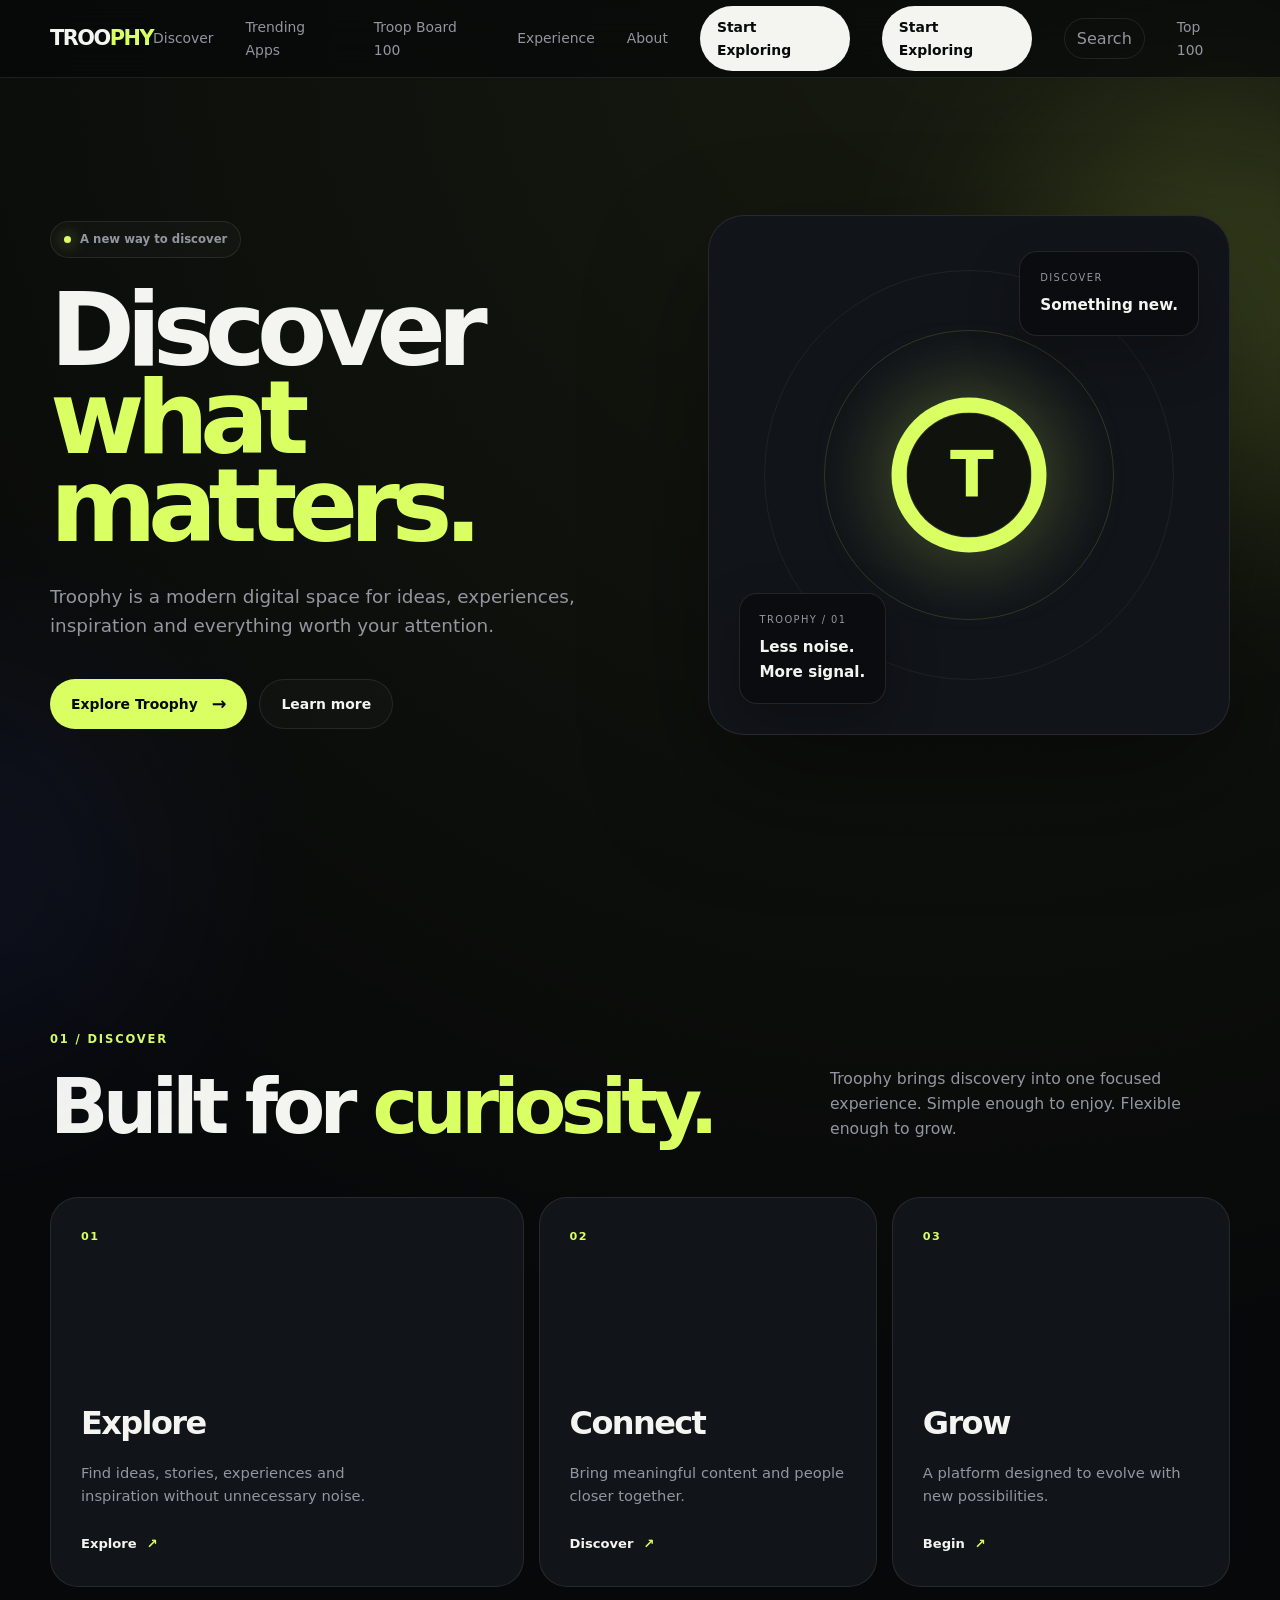
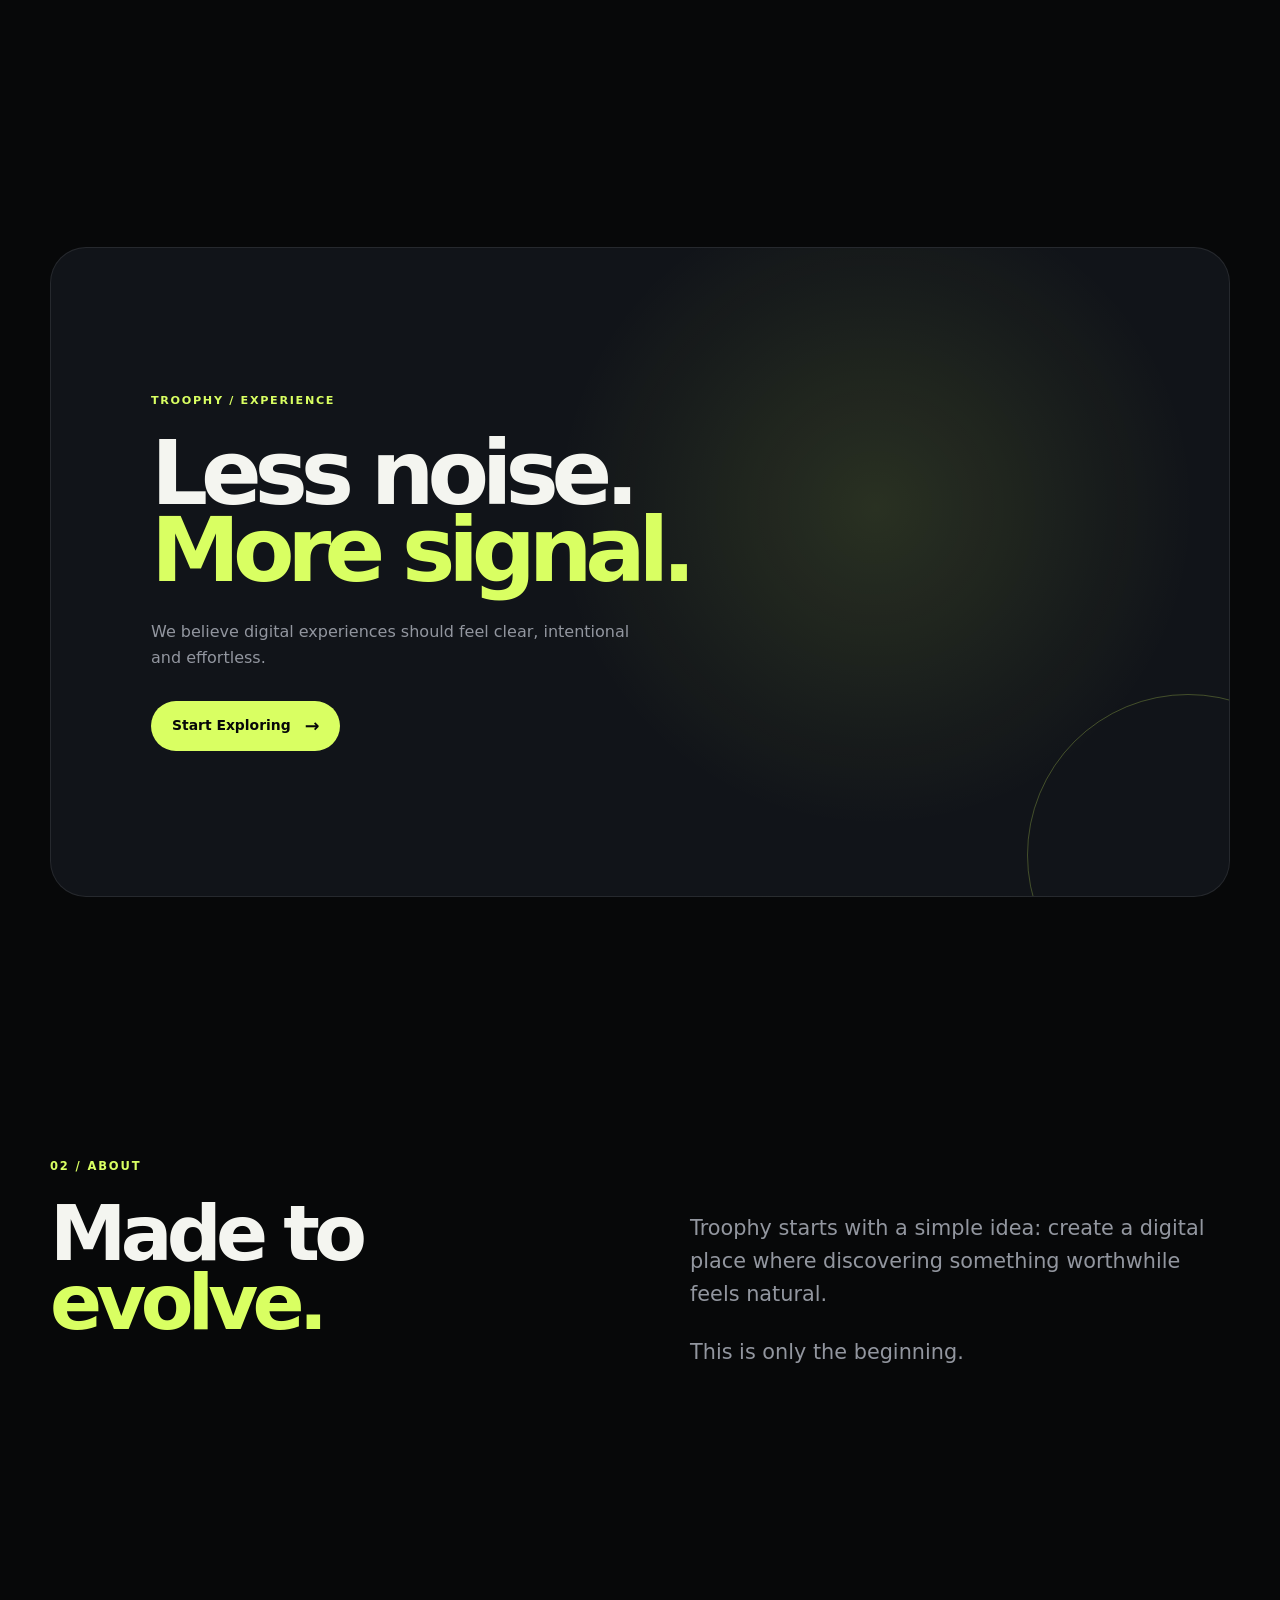
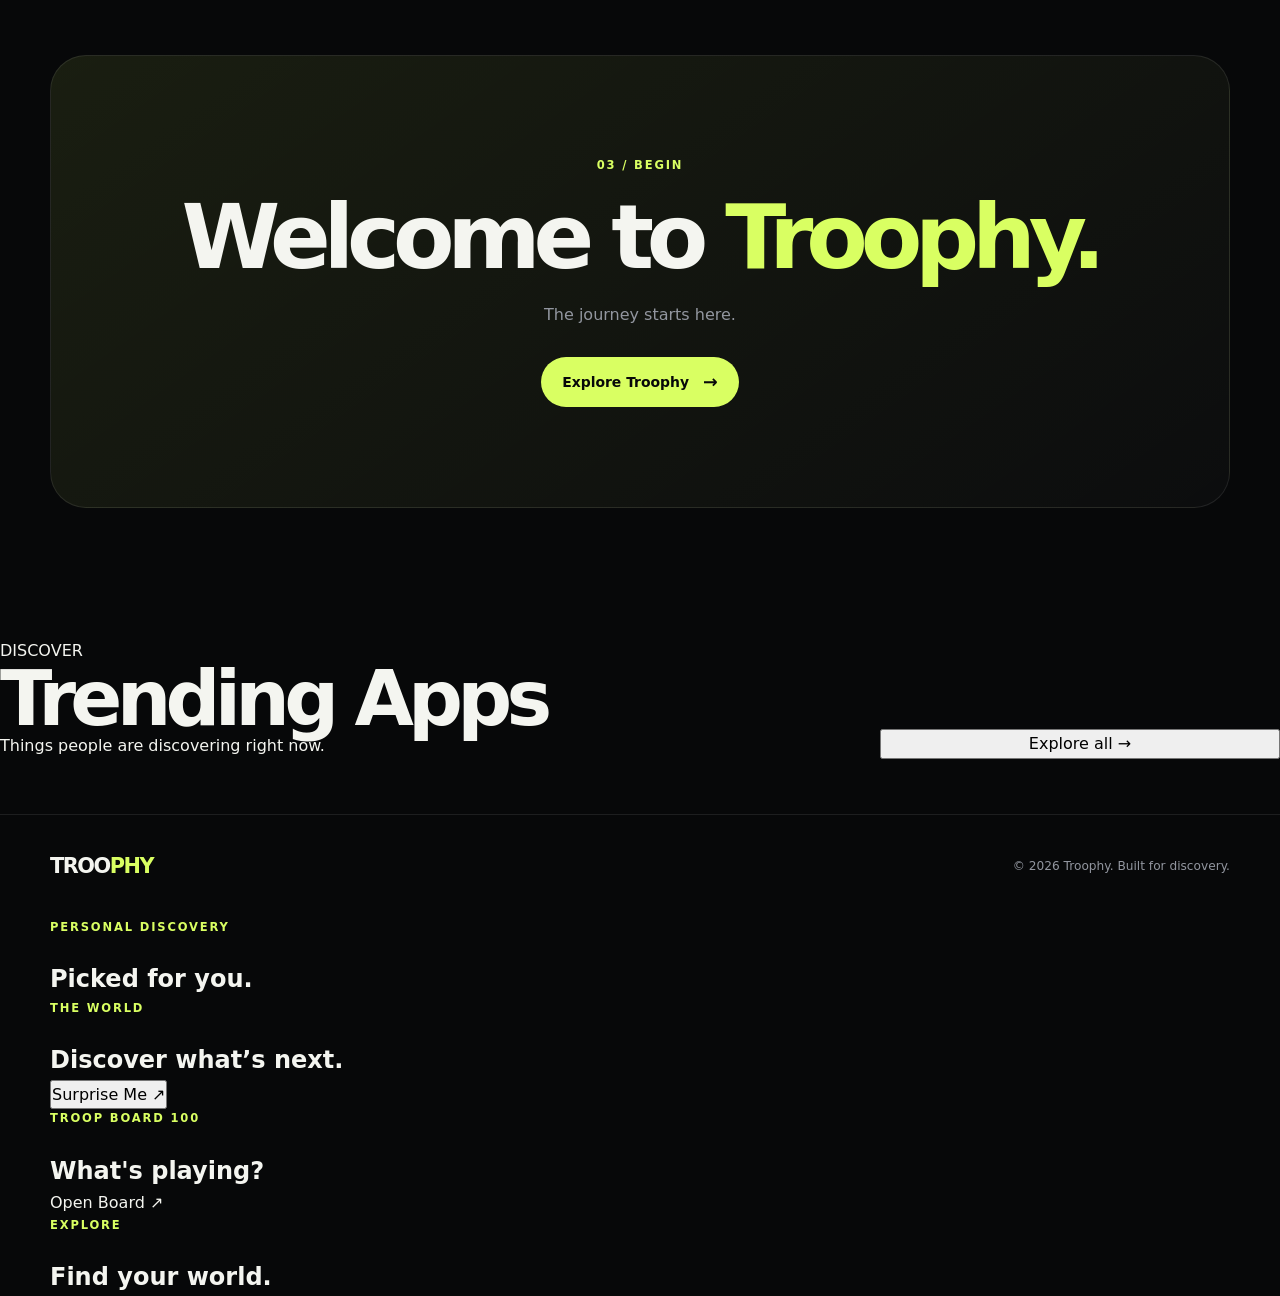
==== commit 909dabd1: "Build Troophy Top 100 ranking universe" ====
--- a/index.html
+++ b/index.html
@@ -15,6 +15,7 @@
 
   <link rel="stylesheet" href="assets/css/style.css">
   <script src="assets/js/recommendations.js"></script>
+  <script src="assets/js/live-ranking.js"></script>
 </head>
 
 <body>
@@ -45,6 +46,8 @@
       >
         Search
       </button>
+  <a href="rankings/">Top 100</a>
+
 </nav>
 
       <button
